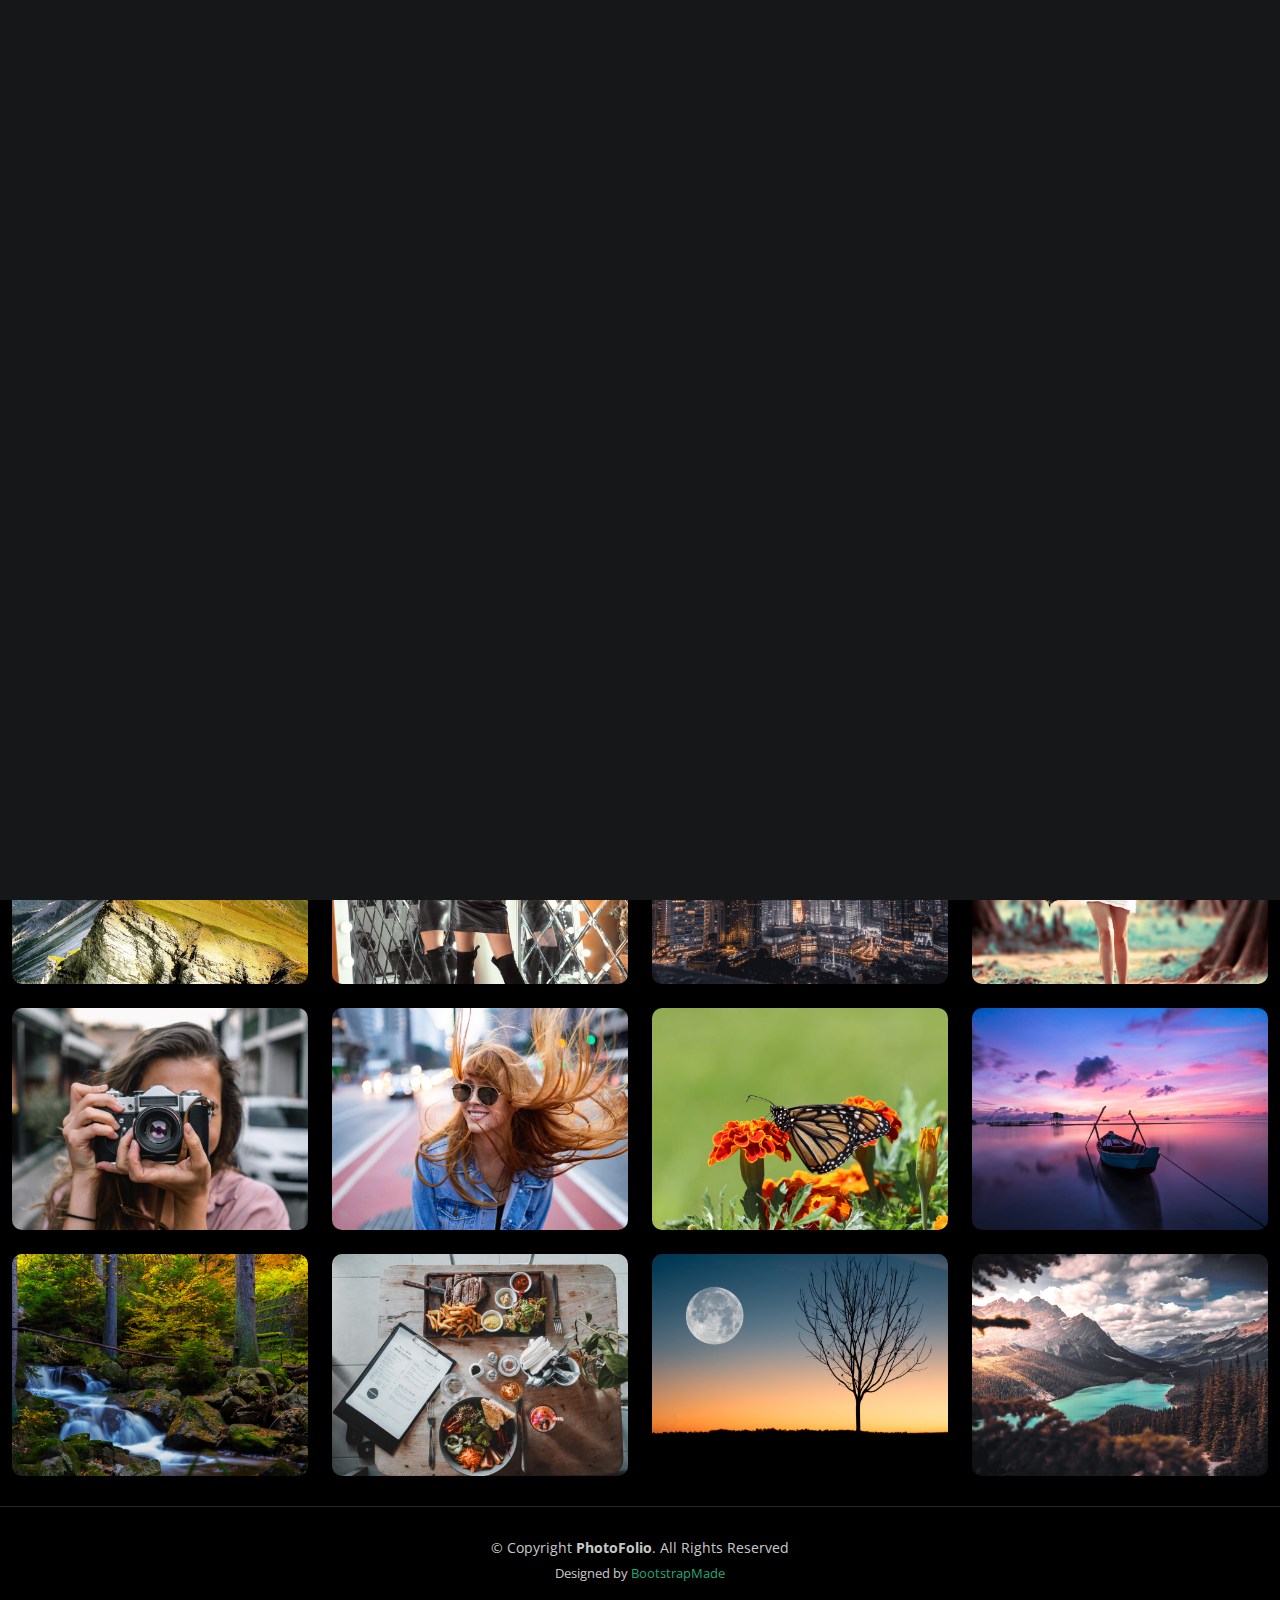
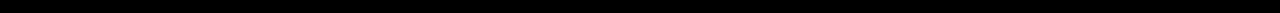
==== index.html @ 3dd41ff5 "Code to test reposotory" ====
<!DOCTYPE html>
<html lang="en">

<head>
  <meta charset="utf-8">
  <meta content="width=device-width, initial-scale=1.0" name="viewport">

  <title>PhotoFolio Bootstrap Template - Index</title>
  <meta content="" name="description">
  <meta content="" name="keywords">

  <!-- Favicons -->
  <link href="assets/img/favicon.png" rel="icon">
  <link href="assets/img/apple-touch-icon.png" rel="apple-touch-icon">

  <!-- Google Fonts -->
  <link rel="preconnect" href="https://fonts.googleapis.com">
  <link rel="preconnect" href="https://fonts.gstatic.com" crossorigin>
  <link href="https://fonts.googleapis.com/css2?family=Open+Sans:ital,wght@0,300;0,400;0,500;0,600;0,700;1,300;1,400;1,600;1,700&family=Inter:ital,wght@0,300;0,400;0,500;0,600;0,700;1,300;1,400;1,500;1,600;1,700&family=Cardo:ital,wght@0,400;0,700;1,400&display=swap" rel="stylesheet">

  <!-- Vendor CSS Files -->
  <link href="assets/vendor/bootstrap/css/bootstrap.min.css" rel="stylesheet">
  <link href="assets/vendor/bootstrap-icons/bootstrap-icons.css" rel="stylesheet">
  <link href="assets/vendor/swiper/swiper-bundle.min.css" rel="stylesheet">
  <link href="assets/vendor/glightbox/css/glightbox.min.css" rel="stylesheet">
  <link href="assets/vendor/aos/aos.css" rel="stylesheet">

  <!-- Template Main CSS File -->
  <link href="assets/css/main.css" rel="stylesheet">

  <!-- =======================================================
  * Template Name: PhotoFolio
  * Updated: Mar 10 2023 with Bootstrap v5.2.3
  * Template URL: https://bootstrapmade.com/photofolio-bootstrap-photography-website-template/
  * Author: BootstrapMade.com
  * License: https://bootstrapmade.com/license/
  ======================================================== -->
</head>

<body>

  <!-- ======= Header ======= -->
  <header id="header" class="header d-flex align-items-center fixed-top">
    <div class="container-fluid d-flex align-items-center justify-content-between">

      <a href="index.html" class="logo d-flex align-items-center  me-auto me-lg-0">
        <!-- Uncomment the line below if you also wish to use an image logo -->
        <!-- <img src="assets/img/logo.png" alt=""> -->
        <i class="bi bi-camera"></i>
        <h1>PhotoFolio</h1>
      </a>

      <nav id="navbar" class="navbar">
        <ul>
          <li><a href="index.html" class="active">Home</a></li>
          <li><a href="about.html">About</a></li>
          <li class="dropdown"><a href="#"><span>Gallery</span> <i class="bi bi-chevron-down dropdown-indicator"></i></a>
            <ul>
              <li><a href="gallery.html">Nature</a></li>
              <li><a href="gallery.html">People</a></li>
              <li><a href="gallery.html">Architecture</a></li>
              <li><a href="gallery.html">Animals</a></li>
              <li><a href="gallery.html">Sports</a></li>
              <li><a href="gallery.html">Travel</a></li>
              <li class="dropdown"><a href="#"><span>Sub Menu</span> <i class="bi bi-chevron-down dropdown-indicator"></i></a>
                <ul>
                  <li><a href="#">Sub Menu 1</a></li>
                  <li><a href="#">Sub Menu 2</a></li>
                  <li><a href="#">Sub Menu 3</a></li>
                </ul>
              </li>
            </ul>
          </li>
          <li><a href="services.html">Services</a></li>
          <li><a href="contact.html">Contact</a></li>
        </ul>
      </nav><!-- .navbar -->

      <div class="header-social-links">
        <a href="#" class="twitter"><i class="bi bi-twitter"></i></a>
        <a href="#" class="facebook"><i class="bi bi-facebook"></i></a>
        <a href="#" class="instagram"><i class="bi bi-instagram"></i></a>
        <a href="#" class="linkedin"><i class="bi bi-linkedin"></i></i></a>
      </div>
      <i class="mobile-nav-toggle mobile-nav-show bi bi-list"></i>
      <i class="mobile-nav-toggle mobile-nav-hide d-none bi bi-x"></i>

    </div>
  </header><!-- End Header -->

  <!-- ======= Hero Section ======= -->
  <section id="hero" class="hero d-flex flex-column justify-content-center align-items-center" data-aos="fade" data-aos-delay="1500">
    <div class="container">
      <div class="row justify-content-center">
        <div class="col-lg-6 text-center">
          <h2>I'm <span>Jenny Wilson</span> a Professional Photographer from New York City</h2>
          <p>Blanditiis praesentium aliquam illum tempore incidunt debitis dolorem magni est deserunt sed qui libero. Qui voluptas amet.</p>
          <a href="contact.html" class="btn-get-started">Available for hire</a>
        </div>
      </div>
    </div>
  </section><!-- End Hero Section -->

  <main id="main" data-aos="fade" data-aos-delay="1500">

    <!-- ======= Gallery Section ======= -->
    <section id="gallery" class="gallery">
      <div class="container-fluid">

        <div class="row gy-4 justify-content-center">
          <div class="col-xl-3 col-lg-4 col-md-6">
            <div class="gallery-item h-100">
              <img src="assets/img/gallery/gallery-1.jpg" class="img-fluid" alt="">
              <div class="gallery-links d-flex align-items-center justify-content-center">
                <a href="assets/img/gallery/gallery-1.jpg" title="Gallery 1" class="glightbox preview-link"><i class="bi bi-arrows-angle-expand"></i></a>
                <a href="gallery-single.html" class="details-link"><i class="bi bi-link-45deg"></i></a>
              </div>
            </div>
          </div><!-- End Gallery Item -->
          <div class="col-xl-3 col-lg-4 col-md-6">
            <div class="gallery-item h-100">
              <img src="assets/img/gallery/gallery-2.jpg" class="img-fluid" alt="">
              <div class="gallery-links d-flex align-items-center justify-content-center">
                <a href="assets/img/gallery/gallery-2.jpg" title="Gallery 2" class="glightbox preview-link"><i class="bi bi-arrows-angle-expand"></i></a>
                <a href="gallery-single.html" class="details-link"><i class="bi bi-link-45deg"></i></a>
              </div>
            </div>
          </div><!-- End Gallery Item -->
          <div class="col-xl-3 col-lg-4 col-md-6">
            <div class="gallery-item h-100">
              <img src="assets/img/gallery/gallery-3.jpg" class="img-fluid" alt="">
              <div class="gallery-links d-flex align-items-center justify-content-center">
                <a href="assets/img/gallery/gallery-3.jpg" title="Gallery 3" class="glightbox preview-link"><i class="bi bi-arrows-angle-expand"></i></a>
                <a href="gallery-single.html" class="details-link"><i class="bi bi-link-45deg"></i></a>
              </div>
            </div>
          </div><!-- End Gallery Item -->
          <div class="col-xl-3 col-lg-4 col-md-6">
            <div class="gallery-item h-100">
              <img src="assets/img/gallery/gallery-4.jpg" class="img-fluid" alt="">
              <div class="gallery-links d-flex align-items-center justify-content-center">
                <a href="assets/img/gallery/gallery-4.jpg" title="Gallery 4" class="glightbox preview-link"><i class="bi bi-arrows-angle-expand"></i></a>
                <a href="gallery-single.html" class="details-link"><i class="bi bi-link-45deg"></i></a>
              </div>
            </div>
          </div><!-- End Gallery Item -->
          <div class="col-xl-3 col-lg-4 col-md-6">
            <div class="gallery-item h-100">
              <img src="assets/img/gallery/gallery-5.jpg" class="img-fluid" alt="">
              <div class="gallery-links d-flex align-items-center justify-content-center">
                <a href="assets/img/gallery/gallery-5.jpg" title="Gallery 5" class="glightbox preview-link"><i class="bi bi-arrows-angle-expand"></i></a>
                <a href="gallery-single.html" class="details-link"><i class="bi bi-link-45deg"></i></a>
              </div>
            </div>
          </div><!-- End Gallery Item -->
          <div class="col-xl-3 col-lg-4 col-md-6">
            <div class="gallery-item h-100">
              <img src="assets/img/gallery/gallery-6.jpg" class="img-fluid" alt="">
              <div class="gallery-links d-flex align-items-center justify-content-center">
                <a href="assets/img/gallery/gallery-6.jpg" title="Gallery 6" class="glightbox preview-link"><i class="bi bi-arrows-angle-expand"></i></a>
                <a href="gallery-single.html" class="details-link"><i class="bi bi-link-45deg"></i></a>
              </div>
            </div>
          </div><!-- End Gallery Item -->
          <div class="col-xl-3 col-lg-4 col-md-6">
            <div class="gallery-item h-100">
              <img src="assets/img/gallery/gallery-7.jpg" class="img-fluid" alt="">
              <div class="gallery-links d-flex align-items-center justify-content-center">
                <a href="assets/img/gallery/gallery-7.jpg" title="Gallery 7" class="glightbox preview-link"><i class="bi bi-arrows-angle-expand"></i></a>
                <a href="gallery-single.html" class="details-link"><i class="bi bi-link-45deg"></i></a>
              </div>
            </div>
          </div><!-- End Gallery Item -->
          <div class="col-xl-3 col-lg-4 col-md-6">
            <div class="gallery-item h-100">
              <img src="assets/img/gallery/gallery-8.jpg" class="img-fluid" alt="">
              <div class="gallery-links d-flex align-items-center justify-content-center">
                <a href="assets/img/gallery/gallery-8.jpg" title="Gallery 8" class="glightbox preview-link"><i class="bi bi-arrows-angle-expand"></i></a>
                <a href="gallery-single.html" class="details-link"><i class="bi bi-link-45deg"></i></a>
              </div>
            </div>
          </div><!-- End Gallery Item -->
          <div class="col-xl-3 col-lg-4 col-md-6">
            <div class="gallery-item h-100">
              <img src="assets/img/gallery/gallery-9.jpg" class="img-fluid" alt="">
              <div class="gallery-links d-flex align-items-center justify-content-center">
                <a href="assets/img/gallery/gallery-9.jpg" title="Gallery 9" class="glightbox preview-link"><i class="bi bi-arrows-angle-expand"></i></a>
                <a href="gallery-single.html" class="details-link"><i class="bi bi-link-45deg"></i></a>
              </div>
            </div>
          </div><!-- End Gallery Item -->
          <div class="col-xl-3 col-lg-4 col-md-6">
            <div class="gallery-item h-100">
              <img src="assets/img/gallery/gallery-10.jpg" class="img-fluid" alt="">
              <div class="gallery-links d-flex align-items-center justify-content-center">
                <a href="assets/img/gallery/gallery-10.jpg" title="Gallery 10" class="glightbox preview-link"><i class="bi bi-arrows-angle-expand"></i></a>
                <a href="gallery-single.html" class="details-link"><i class="bi bi-link-45deg"></i></a>
              </div>
            </div>
          </div><!-- End Gallery Item -->
          <div class="col-xl-3 col-lg-4 col-md-6">
            <div class="gallery-item h-100">
              <img src="assets/img/gallery/gallery-11.jpg" class="img-fluid" alt="">
              <div class="gallery-links d-flex align-items-center justify-content-center">
                <a href="assets/img/gallery/gallery-11.jpg" title="Gallery 11" class="glightbox preview-link"><i class="bi bi-arrows-angle-expand"></i></a>
                <a href="gallery-single.html" class="details-link"><i class="bi bi-link-45deg"></i></a>
              </div>
            </div>
          </div><!-- End Gallery Item -->
          <div class="col-xl-3 col-lg-4 col-md-6">
            <div class="gallery-item h-100">
              <img src="assets/img/gallery/gallery-12.jpg" class="img-fluid" alt="">
              <div class="gallery-links d-flex align-items-center justify-content-center">
                <a href="assets/img/gallery/gallery-12.jpg" title="Gallery 12" class="glightbox preview-link"><i class="bi bi-arrows-angle-expand"></i></a>
                <a href="gallery-single.html" class="details-link"><i class="bi bi-link-45deg"></i></a>
              </div>
            </div>
          </div><!-- End Gallery Item -->
          <div class="col-xl-3 col-lg-4 col-md-6">
            <div class="gallery-item h-100">
              <img src="assets/img/gallery/gallery-13.jpg" class="img-fluid" alt="">
              <div class="gallery-links d-flex align-items-center justify-content-center">
                <a href="assets/img/gallery/gallery-13.jpg" title="Gallery 13" class="glightbox preview-link"><i class="bi bi-arrows-angle-expand"></i></a>
                <a href="gallery-single.html" class="details-link"><i class="bi bi-link-45deg"></i></a>
              </div>
            </div>
          </div><!-- End Gallery Item -->
          <div class="col-xl-3 col-lg-4 col-md-6">
            <div class="gallery-item h-100">
              <img src="assets/img/gallery/gallery-14.jpg" class="img-fluid" alt="">
              <div class="gallery-links d-flex align-items-center justify-content-center">
                <a href="assets/img/gallery/gallery-14.jpg" title="Gallery 14" class="glightbox preview-link"><i class="bi bi-arrows-angle-expand"></i></a>
                <a href="gallery-single.html" class="details-link"><i class="bi bi-link-45deg"></i></a>
              </div>
            </div>
          </div><!-- End Gallery Item -->
          <div class="col-xl-3 col-lg-4 col-md-6">
            <div class="gallery-item h-100">
              <img src="assets/img/gallery/gallery-15.jpg" class="img-fluid" alt="">
              <div class="gallery-links d-flex align-items-center justify-content-center">
                <a href="assets/img/gallery/gallery-15.jpg" title="Gallery 15" class="glightbox preview-link"><i class="bi bi-arrows-angle-expand"></i></a>
                <a href="gallery-single.html" class="details-link"><i class="bi bi-link-45deg"></i></a>
              </div>
            </div>
          </div><!-- End Gallery Item -->
          <div class="col-xl-3 col-lg-4 col-md-6">
            <div class="gallery-item h-100">
              <img src="assets/img/gallery/gallery-16.jpg" class="img-fluid" alt="">
              <div class="gallery-links d-flex align-items-center justify-content-center">
                <a href="assets/img/gallery/gallery-16.jpg" title="Gallery 16" class="glightbox preview-link"><i class="bi bi-arrows-angle-expand"></i></a>
                <a href="gallery-single.html" class="details-link"><i class="bi bi-link-45deg"></i></a>
              </div>
            </div>
          </div><!-- End Gallery Item -->

        </div>

      </div>
    </section><!-- End Gallery Section -->

  </main><!-- End #main -->

  <!-- ======= Footer ======= -->
  <footer id="footer" class="footer">
    <div class="container">
      <div class="copyright">
        &copy; Copyright <strong><span>PhotoFolio</span></strong>. All Rights Reserved
      </div>
      <div class="credits">
        <!-- All the links in the footer should remain intact. -->
        <!-- You can delete the links only if you purchased the pro version. -->
        <!-- Licensing information: https://bootstrapmade.com/license/ -->
        <!-- Purchase the pro version with working PHP/AJAX contact form: https://bootstrapmade.com/photofolio-bootstrap-photography-website-template/ -->
        Designed by <a href="https://bootstrapmade.com/">BootstrapMade</a>
      </div>
    </div>
  </footer><!-- End Footer -->

  <a href="#" class="scroll-top d-flex align-items-center justify-content-center"><i class="bi bi-arrow-up-short"></i></a>

  <div id="preloader">
    <div class="line"></div>
  </div>

  <!-- Vendor JS Files -->
  <script src="assets/vendor/bootstrap/js/bootstrap.bundle.min.js"></script>
  <script src="assets/vendor/swiper/swiper-bundle.min.js"></script>
  <script src="assets/vendor/glightbox/js/glightbox.min.js"></script>
  <script src="assets/vendor/aos/aos.js"></script>
  <script src="assets/vendor/php-email-form/validate.js"></script>

  <!-- Template Main JS File -->
  <script src="assets/js/main.js"></script>

</body>

</html>
---- assets/css/main.css ----
/**
* Template Name: PhotoFolio
* Updated: Mar 10 2023 with Bootstrap v5.2.3
* Template URL: https://bootstrapmade.com/photofolio-bootstrap-photography-website-template/
* Author: BootstrapMade.com
* License: https://bootstrapmade.com/license/
*/

/*--------------------------------------------------------------
# Set main reusable colors and fonts using CSS variables
# Learn more about CSS variables at https://developer.mozilla.org/en-US/docs/Web/CSS/Using_CSS_custom_properties
--------------------------------------------------------------*/
/* Fonts */
:root {
  --font-default: "Open Sans", system-ui, -apple-system, "Segoe UI", Roboto, "Helvetica Neue", Arial, "Noto Sans", "Liberation Sans", sans-serif, "Apple Color Emoji", "Segoe UI Emoji", "Segoe UI Symbol", "Noto Color Emoji";
  --font-primary: "Inter", sans-serif;
  --font-secondary: "Cardo", sans-serif;
}

/* Colors */
:root {
  --color-default: #fafafa;
  --color-primary: #27a776;
  --color-secondary: #161718;
}

/* Smooth scroll behavior */
:root {
  scroll-behavior: smooth;
}

/*--------------------------------------------------------------
# General
--------------------------------------------------------------*/
body {
  font-family: var(--font-default);
  color: var(--color-default);
  background-color: #000;
}

a {
  color: var(--color-primary);
  text-decoration: none;
}

a:hover {
  color: #32cf93;
  text-decoration: none;
}

h1,
h2,
h3,
h4,
h5,
h6 {
  font-family: var(--font-primary);
}

/*--------------------------------------------------------------
# Sections & Section Header
--------------------------------------------------------------*/
.section-header {
  padding-bottom: 40px;
}

.section-header h2 {
  font-size: 14px;
  font-weight: 500;
  padding: 0;
  line-height: 1px;
  margin: 0 0 5px 0;
  letter-spacing: 2px;
  text-transform: uppercase;
  color: rgba(255, 255, 255, 0.6);
  font-family: var(--font-primary);
}

.section-header h2::after {
  content: "";
  width: 120px;
  height: 1px;
  display: inline-block;
  background: #5bd9a9;
  margin: 4px 10px;
}

.section-header p {
  margin: 0;
  margin: 0;
  font-size: 36px;
  font-weight: 700;
  font-family: var(--font-secondary);
  color: #fff;
}

/*--------------------------------------------------------------
# Page Header
--------------------------------------------------------------*/
.page-header {
  padding: 120px 0 60px 0;
  min-height: 30vh;
  position: relative;
}

.page-header h2 {
  font-size: 56px;
  font-weight: 500;
  color: #fff;
  font-family: var(--font-secondary);
}

@media (max-width: 768px) {
  .page-header h2 {
    font-size: 36px;
  }
}

.page-header p {
  color: rgba(255, 255, 255, 0.8);
}

.page-header .cta-btn {
  font-family: var(--font-primary);
  font-weight: 400;
  font-size: 14px;
  display: inline-block;
  padding: 12px 40px;
  border-radius: 4px;
  letter-spacing: 1px;
  text-transform: uppercase;
  transition: 0.3s;
  color: #fff;
  background: var(--color-primary);
}

.page-header .cta-btn:hover {
  background: #2cbc85;
}

/*--------------------------------------------------------------
# Scroll top button
--------------------------------------------------------------*/
.scroll-top {
  position: fixed;
  visibility: hidden;
  opacity: 0;
  right: 15px;
  bottom: -15px;
  z-index: 99999;
  background: var(--color-primary);
  width: 44px;
  height: 44px;
  border-radius: 50px;
  transition: all 0.4s;
}

.scroll-top i {
  font-size: 24px;
  color: #fff;
  line-height: 0;
}

.scroll-top:hover {
  background: rgba(39, 167, 118, 0.8);
  color: #fff;
}

.scroll-top.active {
  visibility: visible;
  opacity: 1;
  bottom: 15px;
}

/*--------------------------------------------------------------
# Preloader
--------------------------------------------------------------*/
#preloader {
  display: flex;
  position: fixed;
  inset: 0;
  width: 100%;
  height: 100vh;
  z-index: 99999;
}

#preloader:before,
#preloader:after {
  content: "";
  background-color: var(--color-secondary);
  position: absolute;
  inset: 0;
  width: 50%;
  height: 100%;
  transition: all 0.3s ease 0s;
  z-index: -1;
}

#preloader:after {
  left: auto;
  right: 0;
}

#preloader .line {
  position: relative;
  overflow: hidden;
  margin: auto;
  width: 1px;
  height: 280px;
  transition: all 0.8s ease 0s;
}

#preloader .line:before {
  content: "";
  position: absolute;
  background-color: #fff;
  left: 0;
  top: 50%;
  width: 1px;
  height: 0%;
  transform: translateY(-50%);
  animation: lineincrease 1000ms ease-in-out 0s forwards;
}

#preloader .line:after {
  content: "";
  position: absolute;
  background-color: #999;
  left: 0;
  top: 0;
  width: 1px;
  height: 100%;
  transform: translateY(-100%);
  animation: linemove 1200ms linear 0s infinite;
  animation-delay: 2000ms;
}

#preloader.loaded .line {
  opacity: 0;
  height: 100% !important;
}

#preloader.loaded .line:after {
  opacity: 0;
}

#preloader.loaded:before,
#preloader.loaded:after {
  animation: preloaderfinish 300ms ease-in-out 500ms forwards;
}

@keyframes lineincrease {
  0% {
    height: 0%;
  }

  100% {
    height: 100%;
  }
}

@keyframes linemove {
  0% {
    transform: translateY(200%);
  }

  100% {
    transform: translateY(-100%);
  }
}

@keyframes preloaderfinish {
  0% {
    width: 5 0%;
  }

  100% {
    width: 0%;
  }
}

/*--------------------------------------------------------------
# Header
--------------------------------------------------------------*/
.header {
  transition: all 0.5s;
  z-index: 997;
  padding: 30px 0;
  background-color: #000;
}

.header .logo {
  transition: 0.3s;
}

.header .logo img {
  max-height: 40px;
  margin-right: 8px;
}

.header .logo h1 {
  font-size: 32px;
  margin: 0;
  font-weight: 400;
  color: #fff;
  font-family: var(--font-secondary);
}

.header .logo i {
  font-size: 32px;
  margin-right: 8px;
  line-height: 0;
}

@media (max-width: 575px) {
  .header .logo h1 {
    font-size: 26px;
  }

  .header .logo i {
    font-size: 24px;
  }
}

.header .header-social-links {
  padding-right: 15px;
}

.header .header-social-links a {
  color: rgba(255, 255, 255, 0.5);
  padding-left: 15px;
  display: inline-block;
  line-height: 0px;
  transition: 0.3s;
  font-size: 16px;
}

.header .header-social-links a:hover {
  color: #fff;
}

@media (max-width: 575px) {
  .header .header-social-links a {
    padding-left: 5px;
  }
}

/*--------------------------------------------------------------
# Desktop Navigation
--------------------------------------------------------------*/
@media (min-width: 1280px) {
  .navbar {
    padding: 0;
  }

  .navbar ul {
    margin: 0;
    padding: 0;
    display: flex;
    list-style: none;
    align-items: center;
  }

  .navbar li {
    position: relative;
  }

  .navbar a,
  .navbar a:focus {
    display: flex;
    align-items: center;
    justify-content: space-between;
    padding: 10px 0 10px 30px;
    font-family: var(--font-primary);
    text-transform: uppercase;
    letter-spacing: 1px;
    font-size: 13px;
    font-weight: 400;
    color: rgba(255, 255, 255, 0.5);
    white-space: nowrap;
    transition: 0.3s;
  }

  .navbar a i,
  .navbar a:focus i {
    font-size: 12px;
    line-height: 0;
    margin-left: 5px;
  }

  .navbar a:hover,
  .navbar .active,
  .navbar .active:focus,
  .navbar li:hover>a {
    color: #fff;
  }

  .navbar .dropdown ul {
    display: block;
    position: absolute;
    left: 14px;
    top: calc(100% + 30px);
    margin: 0;
    padding: 10px 0;
    z-index: 99;
    opacity: 0;
    visibility: hidden;
    background: var(--color-secondary);
    transition: 0.3s;
    border-radius: 4px;
  }

  .navbar .dropdown ul li {
    min-width: 200px;
  }

  .navbar .dropdown ul a {
    padding: 10px 20px;
    font-size: 15px;
    text-transform: none;
    font-weight: 400;
  }

  .navbar .dropdown ul a i {
    font-size: 12px;
  }

  .navbar .dropdown ul a:hover,
  .navbar .dropdown ul .active:hover,
  .navbar .dropdown ul li:hover>a {
    color: #fff;
  }

  .navbar .dropdown:hover>ul {
    opacity: 1;
    top: 100%;
    visibility: visible;
  }

  .navbar .dropdown .dropdown ul {
    top: 0;
    left: calc(100% - 30px);
    visibility: hidden;
  }

  .navbar .dropdown .dropdown:hover>ul {
    opacity: 1;
    top: 0;
    left: 100%;
    visibility: visible;
  }
}

@media (min-width: 1280px) and (max-width: 1366px) {
  .navbar .dropdown .dropdown ul {
    left: -90%;
  }

  .navbar .dropdown .dropdown:hover>ul {
    left: -100%;
  }
}

@media (min-width: 1280px) {

  .mobile-nav-show,
  .mobile-nav-hide {
    display: none;
  }
}

/*--------------------------------------------------------------
# Mobile Navigation
--------------------------------------------------------------*/
@media (max-width: 1279px) {
  .navbar {
    position: fixed;
    top: 0;
    right: -100%;
    width: 100%;
    max-width: 400px;
    bottom: 0;
    transition: 0.3s;
    z-index: 9997;
  }

  .navbar ul {
    position: absolute;
    inset: 0;
    padding: 50px 0 10px 0;
    margin: 0;
    background: rgba(0, 0, 0, 0.9);
    overflow-y: auto;
    transition: 0.3s;
    z-index: 9998;
  }

  .navbar a,
  .navbar a:focus {
    display: flex;
    align-items: center;
    justify-content: space-between;
    padding: 10px 20px;
    font-family: var(--font-primary);
    font-size: 13px;
    text-transform: uppercase;
    font-weight: 400;
    color: rgba(255, 255, 255, 0.5);
    letter-spacing: 1px;
    white-space: nowrap;
    transition: 0.3s;
  }

  .navbar a i,
  .navbar a:focus i {
    font-size: 12px;
    line-height: 0;
    margin-left: 5px;
  }

  .navbar a:hover,
  .navbar .active,
  .navbar .active:focus,
  .navbar li:hover>a {
    color: #fff;
  }

  .navbar .dropdown ul,
  .navbar .dropdown .dropdown ul {
    position: static;
    display: none;
    padding: 10px 0;
    margin: 10px 20px;
    transition: all 0.5s ease-in-out;
    border: 1px solid black;
  }

  .navbar .dropdown>.dropdown-active,
  .navbar .dropdown .dropdown>.dropdown-active {
    display: block;
  }

  .mobile-nav-show {
    color: #fff;
    font-size: 28px;
    cursor: pointer;
    line-height: 0;
    transition: 0.5s;
    z-index: 9999;
    margin: 0 10px 0 10px;
  }

  .mobile-nav-hide {
    color: #fff;
    font-size: 32px;
    cursor: pointer;
    line-height: 0;
    transition: 0.5s;
    position: fixed;
    right: 20px;
    top: 20px;
    z-index: 9999;
  }

  .mobile-nav-active {
    overflow: hidden;
  }

  .mobile-nav-active .navbar {
    right: 0;
  }

  .mobile-nav-active .navbar:before {
    content: "";
    position: fixed;
    inset: 0;
    background: rgba(22, 23, 24, 0.8);
    z-index: 9996;
  }
}

/*--------------------------------------------------------------
# About Section
--------------------------------------------------------------*/
.about .content h2 {
  font-weight: 700;
  font-size: 24px;
  color: var(--color-primary);
}

.about .content ul {
  list-style: none;
  padding: 0;
}

.about .content ul li {
  margin-bottom: 20px;
  display: flex;
  align-items: center;
}

.about .content ul strong {
  margin-right: 10px;
}

.about .content ul i {
  font-size: 16px;
  margin-right: 5px;
  color: var(--color-primary);
  line-height: 0;
}

/*--------------------------------------------------------------
# Testimonials Section
--------------------------------------------------------------*/
.testimonials {
  margin-top: 80px;
}

.testimonials .testimonial-item {
  box-sizing: content-box;
  padding: 30px;
  margin: 40px 30px;
  background: var(--color-secondary);
  min-height: 320px;
  display: flex;
  flex-direction: column;
  text-align: center;
  transition: 0.3s;
}

.testimonials .testimonial-item .stars {
  margin-bottom: 15px;
}

.testimonials .testimonial-item .stars i {
  color: #ffc107;
  margin: 0 1px;
}

.testimonials .testimonial-item .testimonial-img {
  width: 90px;
  border-radius: 50%;
  border: 5px solid #474a4d;
  margin: 0 auto;
}

.testimonials .testimonial-item h3 {
  font-size: 18px;
  font-weight: bold;
  margin: 10px 0 5px 0;
  color: #fff;
}

.testimonials .testimonial-item h4 {
  font-size: 14px;
  color: rgba(255, 255, 255, 0.5);
  margin: 0;
}

.testimonials .testimonial-item p {
  font-style: italic;
  margin: 0 auto 15px auto;
}

.testimonials .swiper-pagination {
  margin-top: 20px;
  position: relative;
}

.testimonials .swiper-pagination .swiper-pagination-bullet {
  width: 12px;
  height: 12px;
  background-color: rgba(255, 255, 255, 0.2);
  opacity: 1;
}

.testimonials .swiper-pagination .swiper-pagination-bullet-active {
  background-color: rgba(255, 255, 255, 0.5);
}

.testimonials .swiper-slide {
  opacity: 0.3;
}

@media (max-width: 1199px) {
  .testimonials .swiper-slide-active {
    opacity: 1;
  }

  .testimonials .swiper-pagination {
    margin-top: 0;
  }

  .testimonials .testimonial-item {
    margin: 40px 20px;
  }
}

@media (min-width: 1200px) {
  .testimonials .swiper-slide-next {
    opacity: 1;
    transform: scale(1.12);
  }
}

/*--------------------------------------------------------------
# Pricing Section
--------------------------------------------------------------*/
.gallery {
  margin-top: 40px;
}

.gallery .gallery-item {
  position: relative;
  overflow: hidden;
  border-radius: 10px;
}

.gallery .gallery-item img {
  transition: 0.3s;
}

.gallery .gallery-links {
  position: absolute;
  inset: 0;
  opacity: 0;
  transition: all ease-in-out 0.3s;
  background: rgba(0, 0, 0, 0.6);
  z-index: 3;
}

.gallery .gallery-links .preview-link,
.gallery .gallery-links .details-link {
  font-size: 20px;
  color: rgba(255, 255, 255, 0.5);
  transition: 0.3s;
  line-height: 1.2;
  margin: 30px 8px 0 8px;
}

.gallery .gallery-links .preview-link:hover,
.gallery .gallery-links .details-link:hover {
  color: #fff;
}

.gallery .gallery-links .details-link {
  font-size: 30px;
  line-height: 0;
}

.gallery .gallery-item:hover .gallery-links {
  opacity: 1;
}

.gallery .gallery-item:hover .preview-link,
.gallery .gallery-item:hover .details-link {
  margin-top: 0;
}

.gallery .gallery-item:hover img {
  transform: scale(1.1);
}

.glightbox-clean .gslide-description {
  background: #222425;
}

.glightbox-clean .gslide-title {
  color: rgba(255, 255, 255, 0.8);
  margin: 0;
}

/*--------------------------------------------------------------
# Gallery Single Section
--------------------------------------------------------------*/
.gallery-single .portfolio-details-slider img {
  width: 100%;
}

.gallery-single .portfolio-details-slider .swiper-pagination .swiper-pagination-bullet {
  width: 12px;
  height: 12px;
  background-color: rgba(255, 255, 255, 0.7);
  opacity: 1;
}

.gallery-single .portfolio-details-slider .swiper-pagination .swiper-pagination-bullet-active {
  background-color: var(--color-primary);
}

.gallery-single .swiper-button-prev,
.gallery-single .swiper-button-next {
  width: 48px;
  height: 48px;
}

.gallery-single .swiper-button-prev:after,
.gallery-single .swiper-button-next:after {
  color: rgba(255, 255, 255, 0.8);
  background-color: rgba(0, 0, 0, 0.2);
  font-size: 24px;
  border-radius: 50%;
  width: 48px;
  height: 48px;
  display: flex;
  align-items: center;
  justify-content: center;
  transition: 0.3s;
}

.gallery-single .swiper-button-prev:hover:after,
.gallery-single .swiper-button-next:hover:after {
  background-color: rgba(0, 0, 0, 0.6);
}

@media (max-width: 575px) {

  .gallery-single .swiper-button-prev,
  .gallery-single .swiper-button-next {
    display: none;
  }
}

.gallery-single .portfolio-info h3 {
  font-size: 22px;
  font-weight: 700;
  margin-bottom: 20px;
  padding-bottom: 20px;
  position: relative;
  font-family: var(--font-secondary);
}

.gallery-single .portfolio-info h3:after {
  content: "";
  position: absolute;
  display: block;
  width: 50px;
  height: 3px;
  background: var(--color-primary);
  left: 0;
  bottom: 0;
}

.gallery-single .portfolio-info ul {
  list-style: none;
  padding: 0;
  font-size: 15px;
}

.gallery-single .portfolio-info ul li {
  display: flex;
  flex-direction: column;
  padding-bottom: 15px;
}

.gallery-single .portfolio-info ul strong {
  text-transform: uppercase;
  font-weight: 400;
  color: #6b7075;
  font-size: 14px;
}

.gallery-single .portfolio-info .btn-visit {
  padding: 8px 40px;
  background: var(--color-primary);
  color: #fff;
  border-radius: 50px;
  transition: 0.3s;
}

.gallery-single .portfolio-info .btn-visit:hover {
  background: #2cbc85;
}

.gallery-single .portfolio-description h2 {
  font-size: 26px;
  font-weight: 700;
  margin-bottom: 20px;
  color: #fff;
  font-family: var(--font-secondary);
}

.gallery-single .portfolio-description p {
  padding: 0;
}

.gallery-single .portfolio-description .testimonial-item {
  padding: 30px 30px 0 30px;
  position: relative;
  background: var(--color-secondary);
  height: 100%;
  margin-bottom: 50px;
}

.gallery-single .portfolio-description .testimonial-item .testimonial-img {
  width: 90px;
  border-radius: 50px;
  border: 6px solid #2e3133;
  float: left;
  margin: 0 10px 0 0;
}

.gallery-single .portfolio-description .testimonial-item h3 {
  font-size: 18px;
  font-weight: bold;
  margin: 15px 0 5px 0;
  padding-top: 20px;
}

.gallery-single .portfolio-description .testimonial-item h4 {
  font-size: 14px;
  color: rgba(255, 255, 255, 0.6);
  margin: 0;
}

.gallery-single .portfolio-description .testimonial-item .quote-icon-left,
.gallery-single .portfolio-description .testimonial-item .quote-icon-right {
  color: #5bd9a9;
  font-size: 26px;
  line-height: 0;
}

.gallery-single .portfolio-description .testimonial-item .quote-icon-left {
  display: inline-block;
  left: -5px;
  position: relative;
}

.gallery-single .portfolio-description .testimonial-item .quote-icon-right {
  display: inline-block;
  right: -5px;
  position: relative;
  top: 10px;
  transform: scale(-1, -1);
}

.gallery-single .portfolio-description .testimonial-item p {
  font-style: italic;
  margin: 0 0 15px 0 0 0;
  padding: 0;
}

/*--------------------------------------------------------------
# Services Section
--------------------------------------------------------------*/
.services .service-item {
  padding: 50px 30px;
  transition: all ease-in-out 0.4s;
  background: var(--color-secondary);
  height: 100%;
  overflow: hidden;
  z-index: 1;
}

.services .service-item:before {
  content: "";
  position: absolute;
  background: #1d1f20;
  top: -200px;
  transition: all 0.3s;
  z-index: -1;
}

.services .service-item i {
  background: var(--color-primary);
  color: #fff;
  font-size: 24px;
  transition: 0.3s;
  display: flex;
  align-items: center;
  justify-content: center;
  width: 56px;
  height: 56px;
  border-radius: 50%;
}

.services .service-item h4 {
  font-weight: 600;
  margin: 15px 0 0 0;
  transition: 0.3s;
  font-size: 20px;
}

.services .service-item h4 a {
  color: #fff;
}

.services .service-item p {
  line-height: 24px;
  font-size: 14px;
  margin: 15px 0 0 0;
}

.services .service-item:hover:before {
  background: var(--color-primary);
  right: 0;
  top: 0;
  width: 100%;
  height: 100%;
  border-radius: 0px;
}

.services .service-item:hover h4 a,
.services .service-item:hover p {
  color: #fff;
}

.services .service-item:hover i {
  background: #fff;
  color: var(--color-primary);
}

/*--------------------------------------------------------------
# Pricing Section
--------------------------------------------------------------*/
.pricing {
  margin-top: 80px;
}

.pricing .pricing-item {
  border-bottom: 1px dashed #474a4d;
  width: 100%;
  height: 100%;
  padding: 0 0 15px 0;
}

.pricing .pricing-item h3 {
  margin: 0;
  font-size: 18px;
  font-weight: 500;
  color: rgba(255, 255, 255, 0.6);
}

.pricing .pricing-item h4 {
  margin: 0;
  font-size: 16px;
}

/*--------------------------------------------------------------
# Contact Section
--------------------------------------------------------------*/
.contact .info-item+.info-item {
  margin-top: 40px;
}

.contact .info-item i {
  font-size: 20px;
  color: var(--color-primary);
  float: left;
  width: 44px;
  height: 44px;
  background: #222425;
  display: flex;
  justify-content: center;
  align-items: center;
  border-radius: 50px;
  transition: all 0.3s ease-in-out;
  margin-right: 15px;
}

.contact .info-item h4 {
  padding: 0;
  font-size: 20px;
  font-weight: 600;
  margin-bottom: 5px;
  color: rgba(255, 255, 255, 0.5);
}

.contact .info-item p {
  padding: 0;
  margin-bottom: 0;
  font-size: 14px;
  color: #fff;
}

.contact .info-item:hover i {
  background: var(--color-primary);
  color: #fff;
}

.contact .php-email-form {
  width: 100%;
}

.contact .php-email-form .form-group {
  padding-bottom: 8px;
}

.contact .php-email-form .error-message {
  display: none;
  color: #fff;
  background: #df1529;
  text-align: left;
  padding: 15px;
  font-weight: 600;
}

.contact .php-email-form .error-message br+br {
  margin-top: 25px;
}

.contact .php-email-form .sent-message {
  display: none;
  color: #fff;
  background: var(--color-primary);
  text-align: center;
  padding: 15px;
  font-weight: 600;
}

.contact .php-email-form .loading {
  display: none;
  background: var(--color-secondary);
  text-align: center;
  padding: 15px;
  color: rgba(255, 255, 255, 0.6);
}

.contact .php-email-form .loading:before {
  content: "";
  display: inline-block;
  border-radius: 50%;
  width: 24px;
  height: 24px;
  margin: 0 10px -6px 0;
  border: 3px solid var(--color-primary);
  border-top-color: var(--color-secondary);
  animation: animate-loading 1s linear infinite;
}

.contact .php-email-form input,
.contact .php-email-form textarea {
  border-radius: 4px;
  box-shadow: none;
  font-size: 14px;
  background-color: var(--color-secondary);
  border: 1px solid #2e3133;
  color: #fff;
}

.contact .php-email-form input {
  height: 44px;
}

.contact .php-email-form textarea {
  padding: 10px 12px;
}

.contact .php-email-form button[type=submit] {
  background: var(--color-primary);
  border: 0;
  padding: 10px 35px;
  color: #fff;
  transition: 0.4s;
  border-radius: 4px;
}

.contact .php-email-form button[type=submit]:hover {
  background: rgba(39, 167, 118, 0.8);
}

@keyframes animate-loading {
  0% {
    transform: rotate(0deg);
  }

  100% {
    transform: rotate(360deg);
  }
}

/*--------------------------------------------------------------
# Hero Section
--------------------------------------------------------------*/
.hero {
  width: 100%;
  min-height: 30vh;
  background: #000;
  background-size: cover;
  position: relative;
  padding: 140px 0 60px 0;
}

.hero h2 {
  margin: 0 0 10px 0;
  font-size: 38px;
  font-weight: 700;
  color: #fff;
  font-family: var(--font-secondary);
}

.hero h2 span {
  position: relative;
  z-index: 1;
  padding: 0 5px;
  display: inline-block;
}

.hero h2 span:before {
  content: "";
  position: absolute;
  height: 50%;
  bottom: 0;
  left: 0;
  right: 0;
  background: var(--color-primary);
  z-index: -1;
}

.hero p {
  color: rgba(255, 255, 255, 0.6);
  margin-bottom: 30px;
  font-size: 18px;
}

.hero .btn-get-started {
  font-family: var(--font-primary);
  font-weight: 400;
  font-size: 14px;
  display: inline-block;
  padding: 12px 40px;
  border-radius: 4px;
  letter-spacing: 1px;
  text-transform: uppercase;
  transition: 0.3s;
  color: #fff;
  background: var(--color-primary);
}

.hero .btn-get-started:hover {
  background: #2cbc85;
}

@media (max-width: 768px) {
  .hero h2 {
    font-size: 32px;
  }
}

/*--------------------------------------------------------------
# Footer
--------------------------------------------------------------*/
.footer {
  margin-top: 30px;
  padding: 30px 0;
  font-size: 14px;
  border-top: 1px solid rgba(255, 255, 255, 0.15);
}

.footer .copyright {
  text-align: center;
  color: rgba(255, 255, 255, 0.8);
}

.footer .credits {
  padding-top: 6px;
  text-align: center;
  font-size: 13px;
  color: rgba(255, 255, 255, 0.8);
}

.footer .credits a {
  color: var(--color-primary);
}
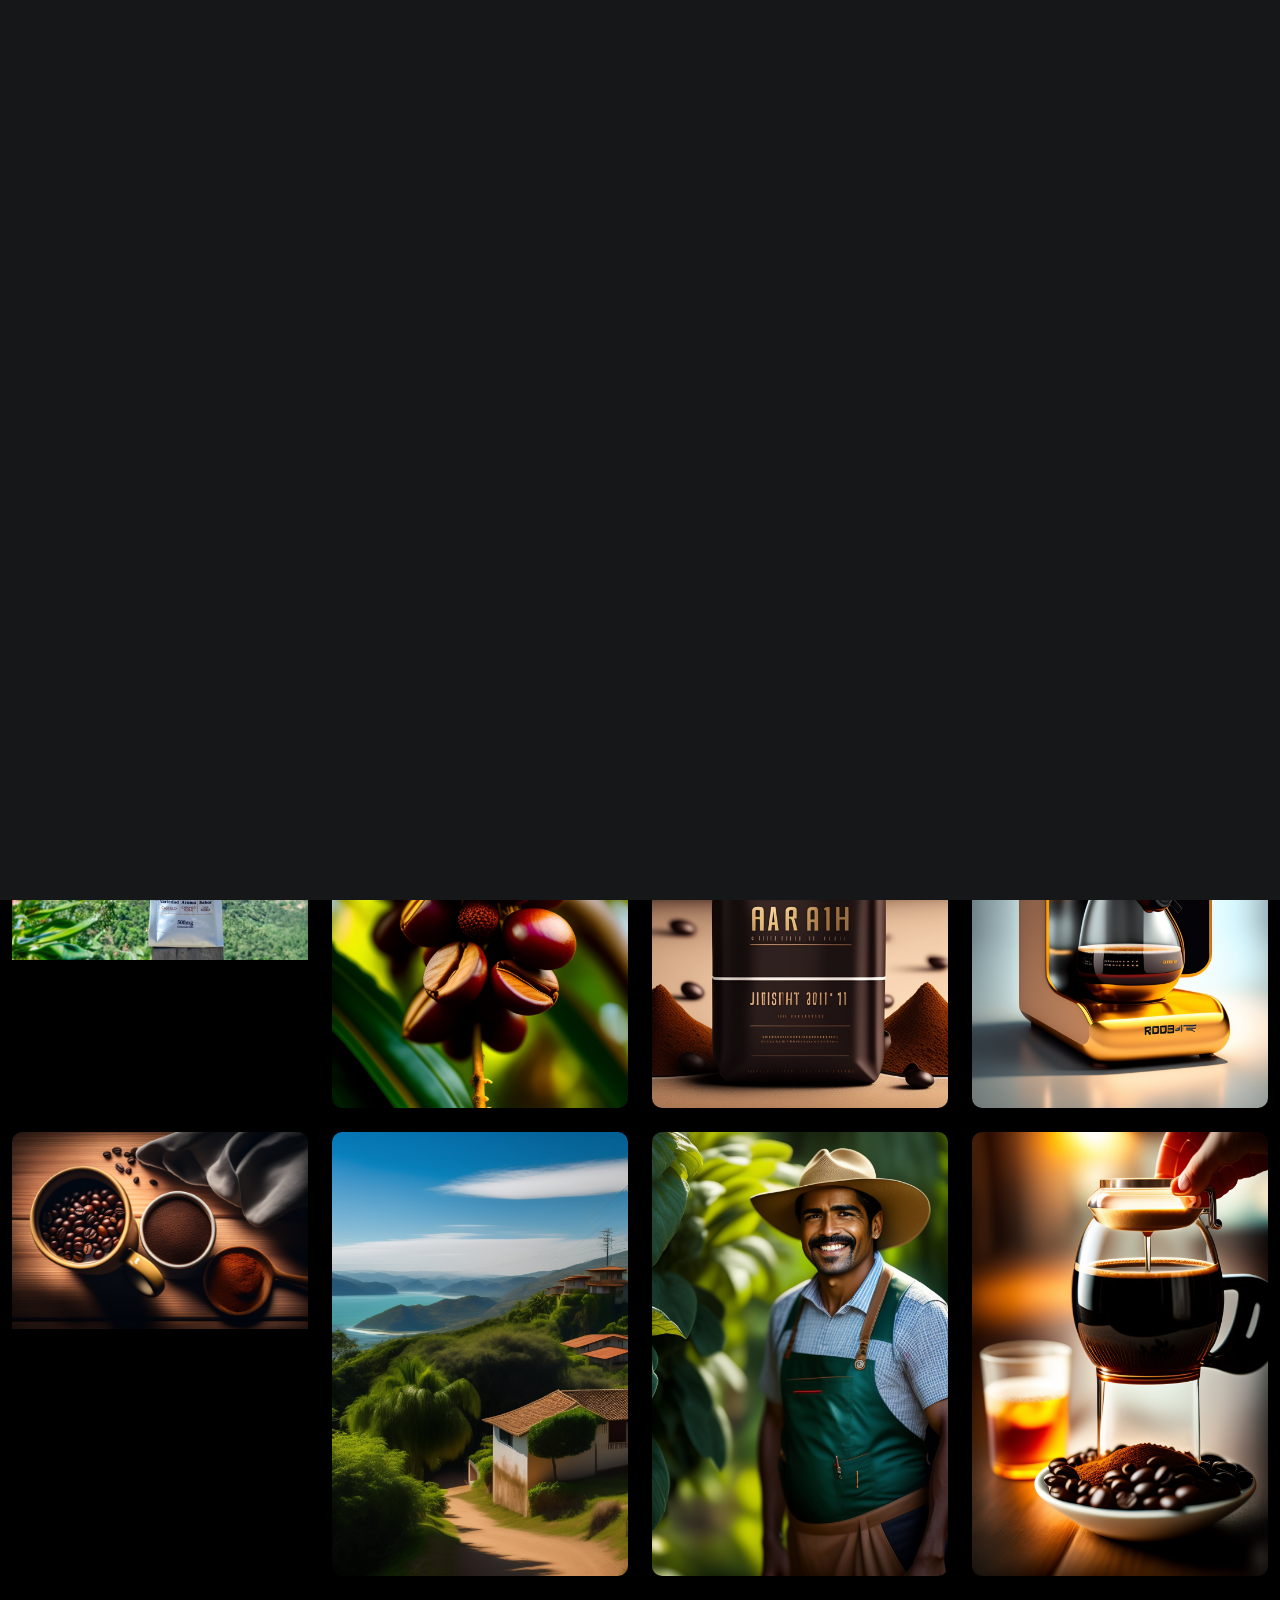
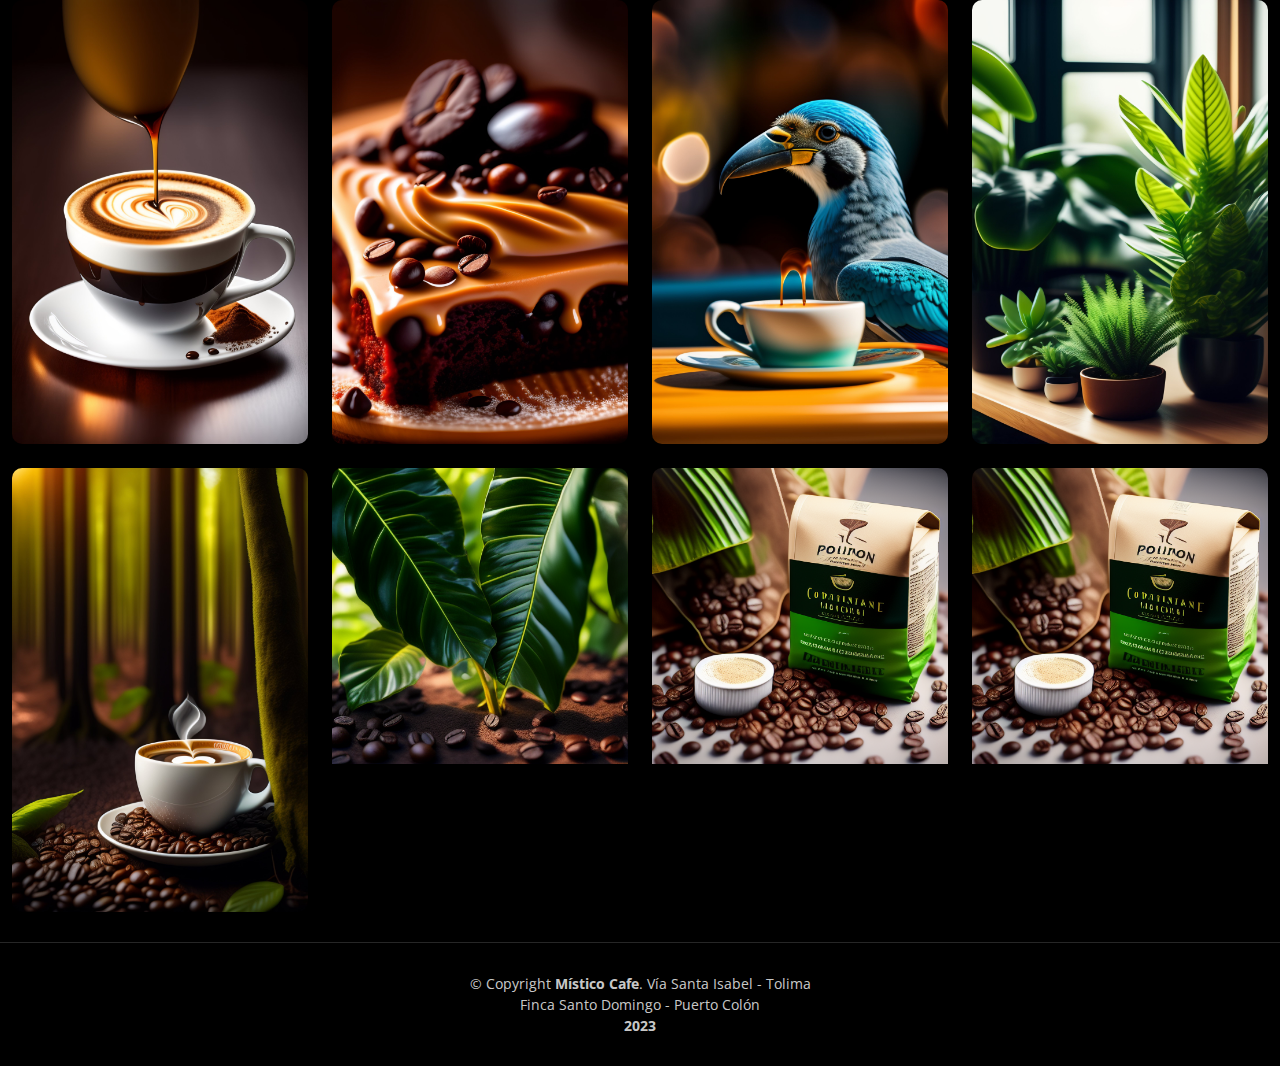
==== commit 06be19b7: "full commit" ====
--- a/index.html
+++ b/index.html
@@ -45,42 +45,26 @@
 
       <a href="index.html" class="logo d-flex align-items-center  me-auto me-lg-0">
         <!-- Uncomment the line below if you also wish to use an image logo -->
-        <!-- <img src="assets/img/logo.png" alt=""> -->
-        <i class="bi bi-camera"></i>
-        <h1>PhotoFolio</h1>
+        <!-- <img src="assets/img/logo.png" alt=""> -->        
+        <img src="assets\img\png\LOGO.png" alt="">        
+        <img src="assets\svg\bg-inverted-brand2.svg" alt="Mistico Cafe" />
+
       </a>
 
       <nav id="navbar" class="navbar">
         <ul>
-          <li><a href="index.html" class="active">Home</a></li>
-          <li><a href="about.html">About</a></li>
-          <li class="dropdown"><a href="#"><span>Gallery</span> <i class="bi bi-chevron-down dropdown-indicator"></i></a>
-            <ul>
-              <li><a href="gallery.html">Nature</a></li>
-              <li><a href="gallery.html">People</a></li>
-              <li><a href="gallery.html">Architecture</a></li>
-              <li><a href="gallery.html">Animals</a></li>
-              <li><a href="gallery.html">Sports</a></li>
-              <li><a href="gallery.html">Travel</a></li>
-              <li class="dropdown"><a href="#"><span>Sub Menu</span> <i class="bi bi-chevron-down dropdown-indicator"></i></a>
-                <ul>
-                  <li><a href="#">Sub Menu 1</a></li>
-                  <li><a href="#">Sub Menu 2</a></li>
-                  <li><a href="#">Sub Menu 3</a></li>
-                </ul>
-              </li>
-            </ul>
-          </li>
-          <li><a href="services.html">Services</a></li>
-          <li><a href="contact.html">Contact</a></li>
+          <li><a href="index.html" class="active">Inicio</a></li>
+          <li><a href="about.html">Acerca de</a></li>          
+          <li><a href="services.html">Productos</a></li>
+          <li><a href="contact.html">Contacto</a></li>
         </ul>
       </nav><!-- .navbar -->
 
       <div class="header-social-links">
-        <a href="#" class="twitter"><i class="bi bi-twitter"></i></a>
-        <a href="#" class="facebook"><i class="bi bi-facebook"></i></a>
-        <a href="#" class="instagram"><i class="bi bi-instagram"></i></a>
-        <a href="#" class="linkedin"><i class="bi bi-linkedin"></i></i></a>
+        <a href="https://wa.me/573134592843" class="instagram"><i class="bi bi-whatsapp"></i></a>
+        <a href="tel:+573134592843" class="instagram"><i class="bi bi-telephone-forward"></i></a>
+        <a href="https://www.instagram.com/cafemistico_/" class="instagram"><i class="bi bi-instagram"></i></a>
+        
       </div>
       <i class="mobile-nav-toggle mobile-nav-show bi bi-list"></i>
       <i class="mobile-nav-toggle mobile-nav-hide d-none bi bi-x"></i>
@@ -90,15 +74,30 @@
 
   <!-- ======= Hero Section ======= -->
   <section id="hero" class="hero d-flex flex-column justify-content-center align-items-center" data-aos="fade" data-aos-delay="1500">
-    <div class="container">
-      <div class="row justify-content-center">
-        <div class="col-lg-6 text-center">
-          <h2>I'm <span>Jenny Wilson</span> a Professional Photographer from New York City</h2>
-          <p>Blanditiis praesentium aliquam illum tempore incidunt debitis dolorem magni est deserunt sed qui libero. Qui voluptas amet.</p>
-          <a href="contact.html" class="btn-get-started">Available for hire</a>
+
+    <!-- container1 -->
+    <div class="container mt-4">
+
+      <div class="row gy-4 justify-content-center">
+        <div class="col-lg-4 align-items-center"
+        style="display: flex; justify-content: center;"
+        >
+          <div style="width: 75%;" class="align-items-center">
+            <img src="assets\img\gallery\misticofull.jpg" class="img-fluid rounded" alt="">
+          </div>
         </div>
-      </div>
+        <div class="col-lg-5 content">
+          <h2><span style="color: #ffff; font-size: 150%;">Místico</span> - Descubre la esencia mística del café Tolimense</h2>
+          <p>Sumérgete en el misticismo de nuestro café, donde la tradición se entrelaza con la naturaleza. En Místico, honramos nuestras raíces cafeteras y te invitamos a disfrutar de la esencia auténtica de la finca Santo Domingo.</p>
+          <a href="about.html" class="btn-get-started">Descubre nuestra magia</a>           
+        </div>
+      </div>
+
     </div>
+    <!-- fin container1 -->
+
+
+    
   </section><!-- End Hero Section -->
 
   <main id="main" data-aos="fade" data-aos-delay="1500">
@@ -110,144 +109,144 @@
         <div class="row gy-4 justify-content-center">
           <div class="col-xl-3 col-lg-4 col-md-6">
             <div class="gallery-item h-100">
-              <img src="assets/img/gallery/gallery-1.jpg" class="img-fluid" alt="">
-              <div class="gallery-links d-flex align-items-center justify-content-center">
-                <a href="assets/img/gallery/gallery-1.jpg" title="Gallery 1" class="glightbox preview-link"><i class="bi bi-arrows-angle-expand"></i></a>
-                <a href="gallery-single.html" class="details-link"><i class="bi bi-link-45deg"></i></a>
-              </div>
-            </div>
-          </div><!-- End Gallery Item -->
-          <div class="col-xl-3 col-lg-4 col-md-6">
-            <div class="gallery-item h-100">
-              <img src="assets/img/gallery/gallery-2.jpg" class="img-fluid" alt="">
-              <div class="gallery-links d-flex align-items-center justify-content-center">
-                <a href="assets/img/gallery/gallery-2.jpg" title="Gallery 2" class="glightbox preview-link"><i class="bi bi-arrows-angle-expand"></i></a>
-                <a href="gallery-single.html" class="details-link"><i class="bi bi-link-45deg"></i></a>
-              </div>
-            </div>
-          </div><!-- End Gallery Item -->
-          <div class="col-xl-3 col-lg-4 col-md-6">
-            <div class="gallery-item h-100">
-              <img src="assets/img/gallery/gallery-3.jpg" class="img-fluid" alt="">
-              <div class="gallery-links d-flex align-items-center justify-content-center">
-                <a href="assets/img/gallery/gallery-3.jpg" title="Gallery 3" class="glightbox preview-link"><i class="bi bi-arrows-angle-expand"></i></a>
-                <a href="gallery-single.html" class="details-link"><i class="bi bi-link-45deg"></i></a>
-              </div>
-            </div>
-          </div><!-- End Gallery Item -->
-          <div class="col-xl-3 col-lg-4 col-md-6">
-            <div class="gallery-item h-100">
-              <img src="assets/img/gallery/gallery-4.jpg" class="img-fluid" alt="">
-              <div class="gallery-links d-flex align-items-center justify-content-center">
-                <a href="assets/img/gallery/gallery-4.jpg" title="Gallery 4" class="glightbox preview-link"><i class="bi bi-arrows-angle-expand"></i></a>
-                <a href="gallery-single.html" class="details-link"><i class="bi bi-link-45deg"></i></a>
-              </div>
-            </div>
-          </div><!-- End Gallery Item -->
-          <div class="col-xl-3 col-lg-4 col-md-6">
-            <div class="gallery-item h-100">
-              <img src="assets/img/gallery/gallery-5.jpg" class="img-fluid" alt="">
-              <div class="gallery-links d-flex align-items-center justify-content-center">
-                <a href="assets/img/gallery/gallery-5.jpg" title="Gallery 5" class="glightbox preview-link"><i class="bi bi-arrows-angle-expand"></i></a>
-                <a href="gallery-single.html" class="details-link"><i class="bi bi-link-45deg"></i></a>
-              </div>
-            </div>
-          </div><!-- End Gallery Item -->
-          <div class="col-xl-3 col-lg-4 col-md-6">
-            <div class="gallery-item h-100">
-              <img src="assets/img/gallery/gallery-6.jpg" class="img-fluid" alt="">
-              <div class="gallery-links d-flex align-items-center justify-content-center">
-                <a href="assets/img/gallery/gallery-6.jpg" title="Gallery 6" class="glightbox preview-link"><i class="bi bi-arrows-angle-expand"></i></a>
-                <a href="gallery-single.html" class="details-link"><i class="bi bi-link-45deg"></i></a>
-              </div>
-            </div>
-          </div><!-- End Gallery Item -->
-          <div class="col-xl-3 col-lg-4 col-md-6">
-            <div class="gallery-item h-100">
-              <img src="assets/img/gallery/gallery-7.jpg" class="img-fluid" alt="">
-              <div class="gallery-links d-flex align-items-center justify-content-center">
-                <a href="assets/img/gallery/gallery-7.jpg" title="Gallery 7" class="glightbox preview-link"><i class="bi bi-arrows-angle-expand"></i></a>
-                <a href="gallery-single.html" class="details-link"><i class="bi bi-link-45deg"></i></a>
-              </div>
-            </div>
-          </div><!-- End Gallery Item -->
-          <div class="col-xl-3 col-lg-4 col-md-6">
-            <div class="gallery-item h-100">
-              <img src="assets/img/gallery/gallery-8.jpg" class="img-fluid" alt="">
-              <div class="gallery-links d-flex align-items-center justify-content-center">
-                <a href="assets/img/gallery/gallery-8.jpg" title="Gallery 8" class="glightbox preview-link"><i class="bi bi-arrows-angle-expand"></i></a>
-                <a href="gallery-single.html" class="details-link"><i class="bi bi-link-45deg"></i></a>
-              </div>
-            </div>
-          </div><!-- End Gallery Item -->
-          <div class="col-xl-3 col-lg-4 col-md-6">
-            <div class="gallery-item h-100">
-              <img src="assets/img/gallery/gallery-9.jpg" class="img-fluid" alt="">
-              <div class="gallery-links d-flex align-items-center justify-content-center">
-                <a href="assets/img/gallery/gallery-9.jpg" title="Gallery 9" class="glightbox preview-link"><i class="bi bi-arrows-angle-expand"></i></a>
-                <a href="gallery-single.html" class="details-link"><i class="bi bi-link-45deg"></i></a>
-              </div>
-            </div>
-          </div><!-- End Gallery Item -->
-          <div class="col-xl-3 col-lg-4 col-md-6">
-            <div class="gallery-item h-100">
-              <img src="assets/img/gallery/gallery-10.jpg" class="img-fluid" alt="">
-              <div class="gallery-links d-flex align-items-center justify-content-center">
-                <a href="assets/img/gallery/gallery-10.jpg" title="Gallery 10" class="glightbox preview-link"><i class="bi bi-arrows-angle-expand"></i></a>
-                <a href="gallery-single.html" class="details-link"><i class="bi bi-link-45deg"></i></a>
-              </div>
-            </div>
-          </div><!-- End Gallery Item -->
-          <div class="col-xl-3 col-lg-4 col-md-6">
-            <div class="gallery-item h-100">
-              <img src="assets/img/gallery/gallery-11.jpg" class="img-fluid" alt="">
-              <div class="gallery-links d-flex align-items-center justify-content-center">
-                <a href="assets/img/gallery/gallery-11.jpg" title="Gallery 11" class="glightbox preview-link"><i class="bi bi-arrows-angle-expand"></i></a>
-                <a href="gallery-single.html" class="details-link"><i class="bi bi-link-45deg"></i></a>
-              </div>
-            </div>
-          </div><!-- End Gallery Item -->
-          <div class="col-xl-3 col-lg-4 col-md-6">
-            <div class="gallery-item h-100">
-              <img src="assets/img/gallery/gallery-12.jpg" class="img-fluid" alt="">
-              <div class="gallery-links d-flex align-items-center justify-content-center">
-                <a href="assets/img/gallery/gallery-12.jpg" title="Gallery 12" class="glightbox preview-link"><i class="bi bi-arrows-angle-expand"></i></a>
-                <a href="gallery-single.html" class="details-link"><i class="bi bi-link-45deg"></i></a>
-              </div>
-            </div>
-          </div><!-- End Gallery Item -->
-          <div class="col-xl-3 col-lg-4 col-md-6">
-            <div class="gallery-item h-100">
-              <img src="assets/img/gallery/gallery-13.jpg" class="img-fluid" alt="">
-              <div class="gallery-links d-flex align-items-center justify-content-center">
-                <a href="assets/img/gallery/gallery-13.jpg" title="Gallery 13" class="glightbox preview-link"><i class="bi bi-arrows-angle-expand"></i></a>
-                <a href="gallery-single.html" class="details-link"><i class="bi bi-link-45deg"></i></a>
-              </div>
-            </div>
-          </div><!-- End Gallery Item -->
-          <div class="col-xl-3 col-lg-4 col-md-6">
-            <div class="gallery-item h-100">
-              <img src="assets/img/gallery/gallery-14.jpg" class="img-fluid" alt="">
-              <div class="gallery-links d-flex align-items-center justify-content-center">
-                <a href="assets/img/gallery/gallery-14.jpg" title="Gallery 14" class="glightbox preview-link"><i class="bi bi-arrows-angle-expand"></i></a>
-                <a href="gallery-single.html" class="details-link"><i class="bi bi-link-45deg"></i></a>
-              </div>
-            </div>
-          </div><!-- End Gallery Item -->
-          <div class="col-xl-3 col-lg-4 col-md-6">
-            <div class="gallery-item h-100">
-              <img src="assets/img/gallery/gallery-15.jpg" class="img-fluid" alt="">
-              <div class="gallery-links d-flex align-items-center justify-content-center">
-                <a href="assets/img/gallery/gallery-15.jpg" title="Gallery 15" class="glightbox preview-link"><i class="bi bi-arrows-angle-expand"></i></a>
-                <a href="gallery-single.html" class="details-link"><i class="bi bi-link-45deg"></i></a>
-              </div>
-            </div>
-          </div><!-- End Gallery Item -->
-          <div class="col-xl-3 col-lg-4 col-md-6">
-            <div class="gallery-item h-100">
-              <img src="assets/img/gallery/gallery-16.jpg" class="img-fluid" alt="">
-              <div class="gallery-links d-flex align-items-center justify-content-center">
-                <a href="assets/img/gallery/gallery-16.jpg" title="Gallery 16" class="glightbox preview-link"><i class="bi bi-arrows-angle-expand"></i></a>
+              <img src="assets/img/gallery/gallery-20.jpg" class="img-fluid" alt="">
+              <div class="gallery-links d-flex align-items-center justify-content-center">
+                <a href="assets/img/gallery/gallery-20.jpg" title="Gallery 1" class="glightbox preview-link"><i class="bi bi-arrows-angle-expand"></i></a>
+                <a href="gallery-single.html" class="details-link"><i class="bi bi-link-45deg"></i></a>
+              </div>
+            </div>
+          </div><!-- End Gallery Item -->
+          <div class="col-xl-3 col-lg-4 col-md-6">
+            <div class="gallery-item h-100">
+              <img src="assets/img/gallery/picture (4).jpg" class="img-fluid" alt="">
+              <div class="gallery-links d-flex align-items-center justify-content-center">
+                <a href="assets/img/gallery/picture (4).jpg" title="Gallery 2" class="glightbox preview-link"><i class="bi bi-arrows-angle-expand"></i></a>
+                <a href="gallery-single.html" class="details-link"><i class="bi bi-link-45deg"></i></a>
+              </div>
+            </div>
+          </div><!-- End Gallery Item -->
+          <div class="col-xl-3 col-lg-4 col-md-6">
+            <div class="gallery-item h-100">
+              <img src="assets/img/gallery/picture (3).jpg" class="img-fluid" alt="">
+              <div class="gallery-links d-flex align-items-center justify-content-center">
+                <a href="assets/img/gallery/picture (3).jpg" title="Gallery 3" class="glightbox preview-link"><i class="bi bi-arrows-angle-expand"></i></a>
+                <a href="gallery-single.html" class="details-link"><i class="bi bi-link-45deg"></i></a>
+              </div>
+            </div>
+          </div><!-- End Gallery Item -->
+          <div class="col-xl-3 col-lg-4 col-md-6">
+            <div class="gallery-item h-100">
+              <img src="assets/img/gallery/picture (2).jpg" class="img-fluid" alt="">
+              <div class="gallery-links d-flex align-items-center justify-content-center">
+                <a href="assets/img/gallery/picture (2).jpg" title="Gallery 4" class="glightbox preview-link"><i class="bi bi-arrows-angle-expand"></i></a>
+                <a href="gallery-single.html" class="details-link"><i class="bi bi-link-45deg"></i></a>
+              </div>
+            </div>
+          </div><!-- End Gallery Item -->
+          <div class="col-xl-3 col-lg-4 col-md-6">
+            <div class="gallery-item h-100">
+              <img src="assets/img/gallery/picture (1).jpg" class="img-fluid" alt="">
+              <div class="gallery-links d-flex align-items-center justify-content-center">
+                <a href="assets/img/gallery/picture (1).jpg" title="Gallery 5" class="glightbox preview-link"><i class="bi bi-arrows-angle-expand"></i></a>
+                <a href="gallery-single.html" class="details-link"><i class="bi bi-link-45deg"></i></a>
+              </div>
+            </div>
+          </div><!-- End Gallery Item -->
+          <div class="col-xl-3 col-lg-4 col-md-6">
+            <div class="gallery-item h-100">
+              <img src="assets/img/gallery/picture (5).jpg" class="img-fluid" alt="">
+              <div class="gallery-links d-flex align-items-center justify-content-center">
+                <a href="assets/img/gallery/picture (5).jpg" title="Gallery 6" class="glightbox preview-link"><i class="bi bi-arrows-angle-expand"></i></a>
+                <a href="gallery-single.html" class="details-link"><i class="bi bi-link-45deg"></i></a>
+              </div>
+            </div>
+          </div><!-- End Gallery Item -->
+          <div class="col-xl-3 col-lg-4 col-md-6">
+            <div class="gallery-item h-100">
+              <img src="assets/img/gallery/picture (6).jpg" class="img-fluid" alt="">
+              <div class="gallery-links d-flex align-items-center justify-content-center">
+                <a href="assets/img/gallery/picture (6).jpg" title="Gallery 7" class="glightbox preview-link"><i class="bi bi-arrows-angle-expand"></i></a>
+                <a href="gallery-single.html" class="details-link"><i class="bi bi-link-45deg"></i></a>
+              </div>
+            </div>
+          </div><!-- End Gallery Item -->
+          <div class="col-xl-3 col-lg-4 col-md-6">
+            <div class="gallery-item h-100">
+              <img src="assets/img/gallery/picture (7).jpg" class="img-fluid" alt="">
+              <div class="gallery-links d-flex align-items-center justify-content-center">
+                <a href="assets/img/gallery/picture (7).jpg" title="Gallery 8" class="glightbox preview-link"><i class="bi bi-arrows-angle-expand"></i></a>
+                <a href="gallery-single.html" class="details-link"><i class="bi bi-link-45deg"></i></a>
+              </div>
+            </div>
+          </div><!-- End Gallery Item -->
+          <div class="col-xl-3 col-lg-4 col-md-6">
+            <div class="gallery-item h-100">
+              <img src="assets/img/gallery/picture (8).jpg" class="img-fluid" alt="">
+              <div class="gallery-links d-flex align-items-center justify-content-center">
+                <a href="assets/img/gallery/picture (8).jpg" title="Gallery 9" class="glightbox preview-link"><i class="bi bi-arrows-angle-expand"></i></a>
+                <a href="gallery-single.html" class="details-link"><i class="bi bi-link-45deg"></i></a>
+              </div>
+            </div>
+          </div><!-- End Gallery Item -->
+          <div class="col-xl-3 col-lg-4 col-md-6">
+            <div class="gallery-item h-100">
+              <img src="assets/img/gallery/picture (9).jpg" class="img-fluid" alt="">
+              <div class="gallery-links d-flex align-items-center justify-content-center">
+                <a href="assets/img/gallery/picture (9).jpg" title="Gallery 10" class="glightbox preview-link"><i class="bi bi-arrows-angle-expand"></i></a>
+                <a href="gallery-single.html" class="details-link"><i class="bi bi-link-45deg"></i></a>
+              </div>
+            </div>
+          </div><!-- End Gallery Item -->
+          <div class="col-xl-3 col-lg-4 col-md-6">
+            <div class="gallery-item h-100">
+              <img src="assets/img/gallery/picture (10).jpg" class="img-fluid" alt="">
+              <div class="gallery-links d-flex align-items-center justify-content-center">
+                <a href="assets/img/gallery/picture (10).jpg" title="Gallery 11" class="glightbox preview-link"><i class="bi bi-arrows-angle-expand"></i></a>
+                <a href="gallery-single.html" class="details-link"><i class="bi bi-link-45deg"></i></a>
+              </div>
+            </div>
+          </div><!-- End Gallery Item -->
+          <div class="col-xl-3 col-lg-4 col-md-6">
+            <div class="gallery-item h-100">
+              <img src="assets/img/gallery/picture (11).jpg" class="img-fluid" alt="">
+              <div class="gallery-links d-flex align-items-center justify-content-center">
+                <a href="assets/img/gallery/picture (11).jpg" title="Gallery 12" class="glightbox preview-link"><i class="bi bi-arrows-angle-expand"></i></a>
+                <a href="gallery-single.html" class="details-link"><i class="bi bi-link-45deg"></i></a>
+              </div>
+            </div>
+          </div><!-- End Gallery Item -->
+          <div class="col-xl-3 col-lg-4 col-md-6">
+            <div class="gallery-item h-100">
+              <img src="assets/img/gallery/picture (12).jpg" class="img-fluid" alt="">
+              <div class="gallery-links d-flex align-items-center justify-content-center">
+                <a href="assets/img/gallery/picture (12).jpg" title="Gallery 13" class="glightbox preview-link"><i class="bi bi-arrows-angle-expand"></i></a>
+                <a href="gallery-single.html" class="details-link"><i class="bi bi-link-45deg"></i></a>
+              </div>
+            </div>
+          </div><!-- End Gallery Item -->
+          <div class="col-xl-3 col-lg-4 col-md-6">
+            <div class="gallery-item h-100">
+              <img src="assets/img/gallery/pngpicture (1).png" class="img-fluid" alt="">
+              <div class="gallery-links d-flex align-items-center justify-content-center">
+                <a href="assets/img/gallery/pngpicture (1).png" title="Gallery 14" class="glightbox preview-link"><i class="bi bi-arrows-angle-expand"></i></a>
+                <a href="gallery-single.html" class="details-link"><i class="bi bi-link-45deg"></i></a>
+              </div>
+            </div>
+          </div><!-- End Gallery Item -->
+          <div class="col-xl-3 col-lg-4 col-md-6">
+            <div class="gallery-item h-100">
+              <img src="assets/img/gallery/pngpicture (2).png" class="img-fluid" alt="">
+              <div class="gallery-links d-flex align-items-center justify-content-center">
+                <a href="assets/img/gallery/pngpicture (2).png" title="Gallery 15" class="glightbox preview-link"><i class="bi bi-arrows-angle-expand"></i></a>
+                <a href="gallery-single.html" class="details-link"><i class="bi bi-link-45deg"></i></a>
+              </div>
+            </div>
+          </div><!-- End Gallery Item -->
+          <div class="col-xl-3 col-lg-4 col-md-6">
+            <div class="gallery-item h-100">
+              <img src="assets/img/gallery/pngpicture (2).png" class="img-fluid" alt="">
+              <div class="gallery-links d-flex align-items-center justify-content-center">
+                <a href="assets/img/gallery/pngpicture (2).png" title="Gallery 16" class="glightbox preview-link"><i class="bi bi-arrows-angle-expand"></i></a>
                 <a href="gallery-single.html" class="details-link"><i class="bi bi-link-45deg"></i></a>
               </div>
             </div>
@@ -264,15 +263,16 @@
   <footer id="footer" class="footer">
     <div class="container">
       <div class="copyright">
-        &copy; Copyright <strong><span>PhotoFolio</span></strong>. All Rights Reserved
-      </div>
-      <div class="credits">
-        <!-- All the links in the footer should remain intact. -->
-        <!-- You can delete the links only if you purchased the pro version. -->
-        <!-- Licensing information: https://bootstrapmade.com/license/ -->
-        <!-- Purchase the pro version with working PHP/AJAX contact form: https://bootstrapmade.com/photofolio-bootstrap-photography-website-template/ -->
-        Designed by <a href="https://bootstrapmade.com/">BootstrapMade</a>
-      </div>
+        &copy; Copyright <strong><span>Místico Cafe</span></strong>. Vía Santa Isabel - Tolima      
+      </div>
+      <div class="copyright">
+        Finca Santo Domingo - Puerto Colón
+      </div>
+      <div class="copyright">
+        <strong>2023</strong>
+      </div>
+      
+      
     </div>
   </footer><!-- End Footer -->
 
--- a/assets/css/main.css
+++ b/assets/css/main.css
@@ -20,7 +20,7 @@
 /* Colors */
 :root {
   --color-default: #fafafa;
-  --color-primary: #27a776;
+  --color-primary: #ffe998;
   --color-secondary: #161718;
 }
 
@@ -44,7 +44,7 @@
 }
 
 a:hover {
-  color: #32cf93;
+  color: #e08600;
   text-decoration: none;
 }
 
@@ -56,6 +56,81 @@
 h6 {
   font-family: var(--font-primary);
 }
+
+
+.gradient-bg:after {
+  content:'';
+  position:absolute;
+  left:0; top:0;
+  width:100%; height:100%;
+  display:inline-block;
+  background: -moz-linear-gradient(left, rgba(0,0,0,1) 0%, rgba(0,0,0,0) 100%); /* FF3.6+ */
+  background: -webkit-gradient(linear, left top, right top, color-stop(0%,rgba(0,0,0,1)), color-stop(100%,rgba(0,0,0,0))); /* Chrome,Safari4+ */
+  background: -webkit-linear-gradient(left, rgba(0,0,0,1) 0%,rgba(0,0,0,0) 100%); /* Chrome10+,Safari5.1+ */
+  background: -o-linear-gradient(left, rgba(0,0,0,1) 0%,rgba(0,0,0,0) 100%); /* Opera 11.10+ */
+  background: -ms-linear-gradient(left, rgba(0,0,0,1) 0%,rgba(0,0,0,0) 100%); /* IE10+ */
+  background: linear-gradient(to right, rgba(0,0,0,1) 0%,rgba(0,0,0,0) 100%); /* W3C */
+  filter: progid:DXImageTransform.Microsoft.gradient( startColorstr='#000000', endColorstr='#00000000',GradientType=1 ); /* IE6-9 */
+}
+
+.gradient-bg img {
+  position: absolute;
+  top: 0;
+  right: 0;
+  width: 100%;
+  height: 100%;
+  object-fit: cover;
+}
+
+.image-wrapper {
+  position: relative;
+}
+
+.image-wrapper img {
+  width: 100%;
+  height: auto;
+  display: block;
+}
+
+.img-gradient{
+  position:relative;
+  display:inline-block;
+}
+
+
+.img-gradient:after {
+  content:'';
+  position:absolute;
+  left:0; top:0;
+  width:100%; height:100%;
+  display:inline-block;
+  background: -moz-linear-gradient(left, rgba(0,0,0,1) 0%, rgba(0,0,0,0) 100%); /* FF3.6+ */
+  background: -webkit-gradient(linear, left top, right top, color-stop(0%,rgba(0,0,0,1)), color-stop(100%,rgba(0,0,0,0))); /* Chrome,Safari4+ */
+  background: -webkit-linear-gradient(left, rgba(0,0,0,1) 0%,rgba(0,0,0,0) 100%); /* Chrome10+,Safari5.1+ */
+  background: -o-linear-gradient(left, rgba(0,0,0,1) 0%,rgba(0,0,0,0) 100%); /* Opera 11.10+ */
+  background: -ms-linear-gradient(left, rgba(0,0,0,1) 0%,rgba(0,0,0,0) 100%); /* IE10+ */
+  background: linear-gradient(to right, rgba(0,0,0,1) 0%,rgba(0,0,0,0) 100%); /* W3C */
+  filter: progid:DXImageTransform.Microsoft.gradient( startColorstr='#000000', endColorstr='#00000000',GradientType=1 ); /* IE6-9 */
+  
+}
+/*mediaquery para cuando pase a resolucion de mobil tenga un margin top de 20px y ademas que el gradiente ahora sea en sentido vertical*/
+@media (max-width: 390px) {
+  .img-gradient:after {    
+    background: -moz-linear-gradient(top, rgba(0,0,0,1) 0%, rgba(0,0,0,0) 100%); /* FF3.6+ */
+    background: -webkit-gradient(linear, left top, left bottom, color-stop(0%,rgba(0,0,0,1)), color-stop(100%,rgba(0,0,0,0))); /* Chrome,Safari4+ */
+    background: -webkit-linear-gradient(top, rgba(0,0,0,1) 0%,rgba(0,0,0,0) 100%); /* Chrome10+,Safari5.1+ */
+    background: -o-linear-gradient(top, rgba(0,0,0,1) 0%,rgba(0,0,0,0) 100%); /* Opera 11.10+ */
+    background: -ms-linear-gradient(top, rgba(0,0,0,1) 0%,rgba(0,0,0,0) 100%); /* IE10+ */
+    background: linear-gradient(to bottom, rgba(0,0,0,1) 0%,rgba(0,0,0,0) 100%); /* W3C */
+    filter: progid:DXImageTransform.Microsoft.gradient( startColorstr='#000000', endColorstr='#00000000',GradientType=0 ); /* IE6-9 */
+  }
+}
+
+
+.generalmt {
+  margin-top: 60px;
+}
+
 
 /*--------------------------------------------------------------
 # Sections & Section Header
@@ -81,7 +156,7 @@
   width: 120px;
   height: 1px;
   display: inline-block;
-  background: #5bd9a9;
+  background: #e08600;
   margin: 4px 10px;
 }
 
@@ -113,6 +188,7 @@
 @media (max-width: 768px) {
   .page-header h2 {
     font-size: 36px;
+    margin-bottom: 20px;
   }
 }
 
@@ -130,12 +206,14 @@
   letter-spacing: 1px;
   text-transform: uppercase;
   transition: 0.3s;
-  color: #fff;
+  /*color black*/
+  color: #000;
   background: var(--color-primary);
 }
 
 .page-header .cta-btn:hover {
-  background: #2cbc85;
+  background: #aa4c0a;
+  color: #fff;
 }
 
 /*--------------------------------------------------------------
@@ -294,8 +372,10 @@
 }
 
 .header .logo img {
-  max-height: 40px;
+  /*tamano logo principal*/
+  max-height: 85px;
   margin-right: 8px;
+  margin-bottom: 8px;
 }
 
 .header .logo h1 {
@@ -870,7 +950,7 @@
 }
 
 .gallery-single .portfolio-info .btn-visit:hover {
-  background: #2cbc85;
+  background: #aa4c0a;
 }
 
 .gallery-single .portfolio-description h2 {
@@ -916,7 +996,7 @@
 
 .gallery-single .portfolio-description .testimonial-item .quote-icon-left,
 .gallery-single .portfolio-description .testimonial-item .quote-icon-right {
-  color: #5bd9a9;
+  color: #e08600;
   font-size: 26px;
   line-height: 0;
 }
@@ -1180,6 +1260,7 @@
   background-size: cover;
   position: relative;
   padding: 140px 0 60px 0;
+  margin-top: 20px;
 }
 
 .hero h2 {
@@ -1204,7 +1285,10 @@
   bottom: 0;
   left: 0;
   right: 0;
-  background: var(--color-primary);
+  /*background: var(--color-primary);
+  change this to your color
+  */
+  background: var(--color-secondary);
   z-index: -1;
 }
 
@@ -1224,17 +1308,18 @@
   letter-spacing: 1px;
   text-transform: uppercase;
   transition: 0.3s;
-  color: #fff;
+  color: #000;
   background: var(--color-primary);
 }
 
 .hero .btn-get-started:hover {
-  background: #2cbc85;
+  background: #aa4c0a;
 }
 
 @media (max-width: 768px) {
   .hero h2 {
     font-size: 32px;
+    margin-top: 50px;
   }
 }
 
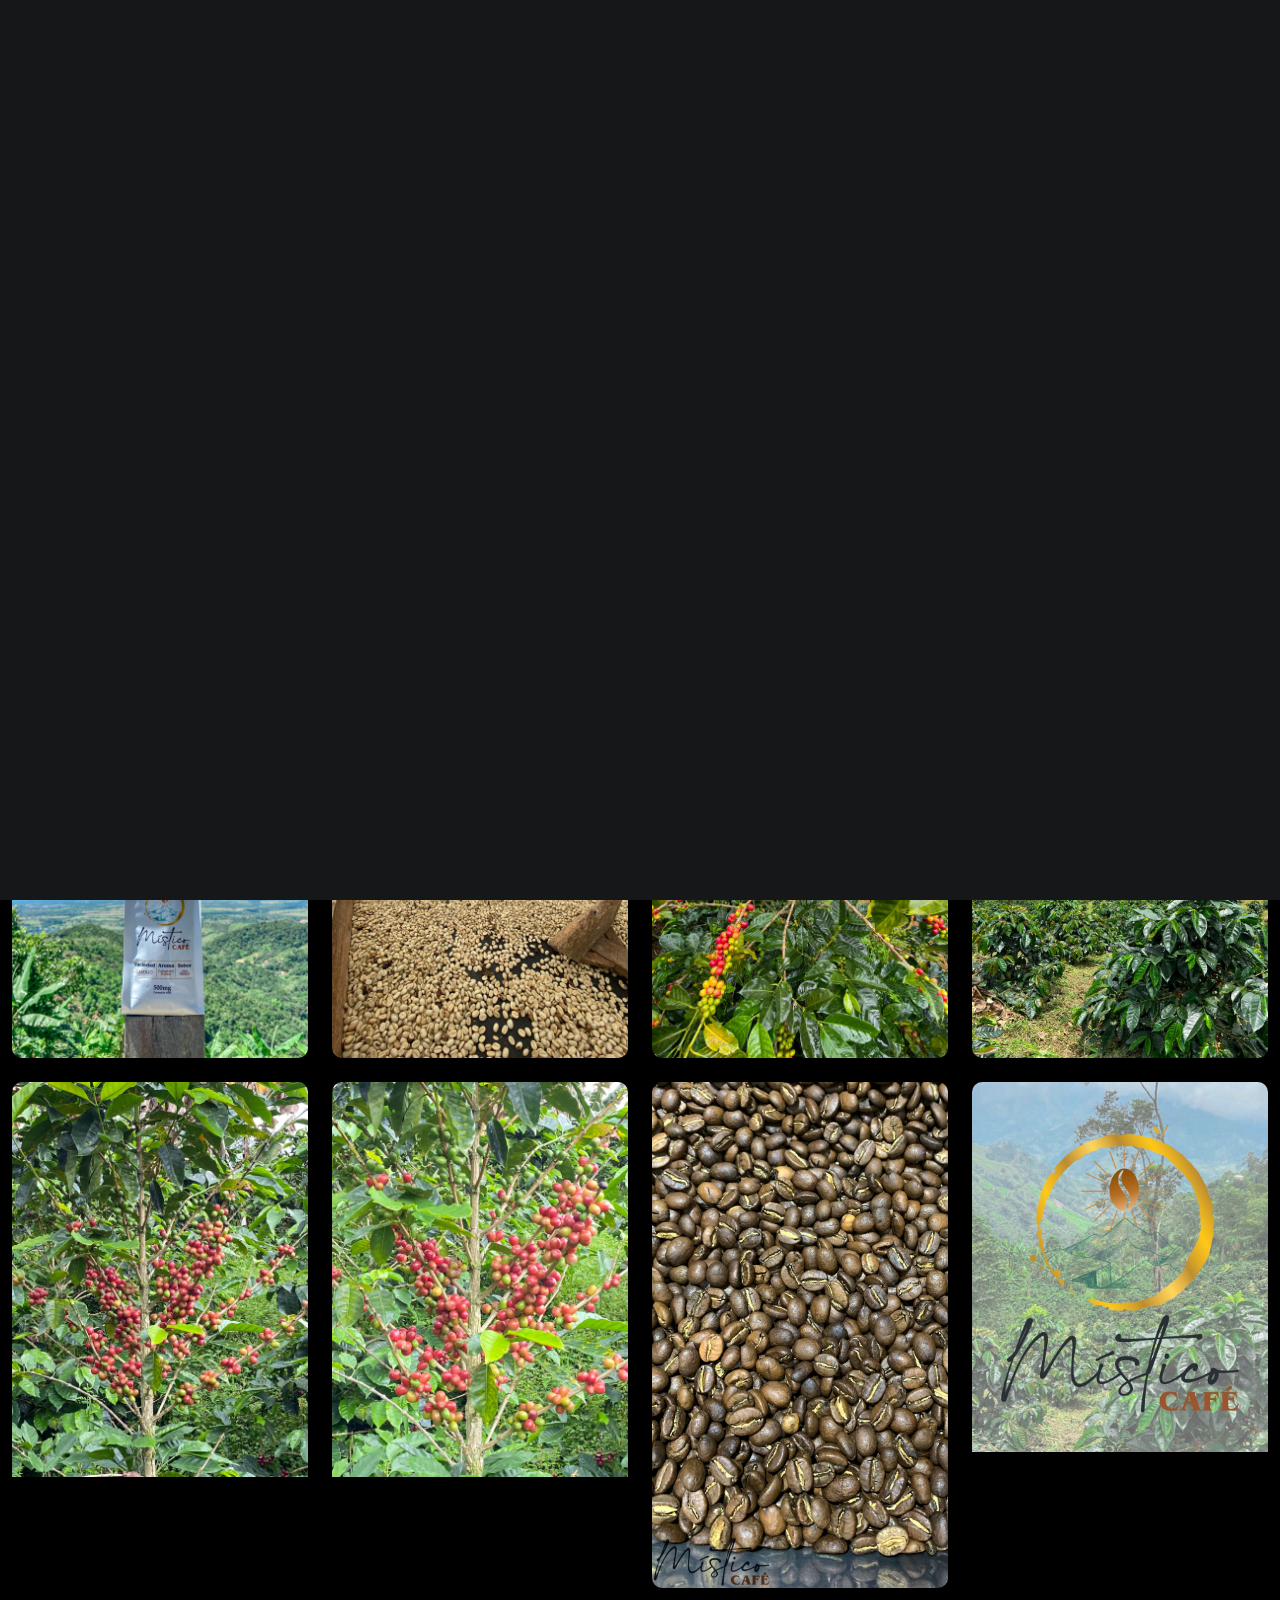
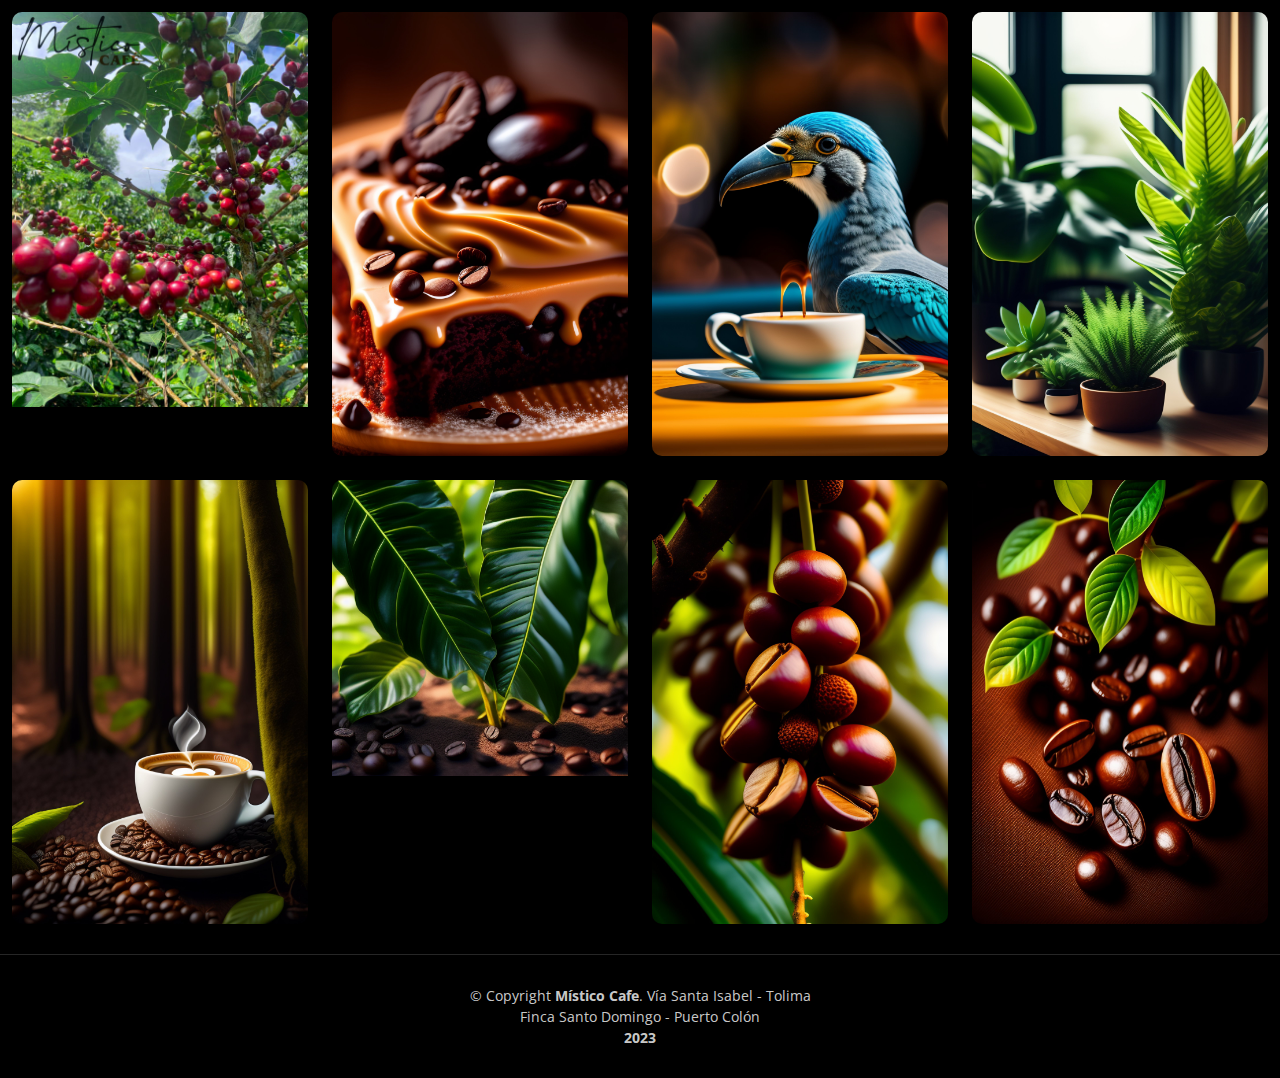
==== commit b099de25: "final commit" ====
--- a/index.html
+++ b/index.html
@@ -5,7 +5,7 @@
   <meta charset="utf-8">
   <meta content="width=device-width, initial-scale=1.0" name="viewport">
 
-  <title>PhotoFolio Bootstrap Template - Index</title>
+  <title>Místico Café</title>
   <meta content="" name="description">
   <meta content="" name="keywords">
 
@@ -109,9 +109,126 @@
         <div class="row gy-4 justify-content-center">
           <div class="col-xl-3 col-lg-4 col-md-6">
             <div class="gallery-item h-100">
-              <img src="assets/img/gallery/gallery-20.jpg" class="img-fluid" alt="">
-              <div class="gallery-links d-flex align-items-center justify-content-center">
-                <a href="assets/img/gallery/gallery-20.jpg" title="Gallery 1" class="glightbox preview-link"><i class="bi bi-arrows-angle-expand"></i></a>
+              <img src="assets/img/gallery/media_mistico (9).jpg" class="img-fluid" alt="">
+              <div class="gallery-links d-flex align-items-center justify-content-center">
+                <a href="assets/img/gallery/media_mistico (9).jpg" title="Gallery 1" class="glightbox preview-link"><i class="bi bi-arrows-angle-expand"></i></a>
+                <a href="gallery-single.html" class="details-link"><i class="bi bi-link-45deg"></i></a>
+              </div>
+            </div>
+          </div><!-- End Gallery Item -->
+          <div class="col-xl-3 col-lg-4 col-md-6">
+            <div class="gallery-item h-100">
+              <img src="assets/img/gallery/media_mistico (2).jpg" class="img-fluid" alt="">
+              <div class="gallery-links d-flex align-items-center justify-content-center">
+                <a href="assets/img/gallery/media_mistico (2).jpg" title="Gallery 2" class="glightbox preview-link"><i class="bi bi-arrows-angle-expand"></i></a>
+                <a href="gallery-single.html" class="details-link"><i class="bi bi-link-45deg"></i></a>
+              </div>
+            </div>
+          </div><!-- End Gallery Item -->
+          <div class="col-xl-3 col-lg-4 col-md-6">
+            <div class="gallery-item h-100">
+              <img src="assets/img/gallery/media_mistico (1).jpg" class="img-fluid" alt="">
+              <div class="gallery-links d-flex align-items-center justify-content-center">
+                <a href="assets/img/gallery/media_mistico (1).jpg" title="Gallery 3" class="glightbox preview-link"><i class="bi bi-arrows-angle-expand"></i></a>
+                <a href="gallery-single.html" class="details-link"><i class="bi bi-link-45deg"></i></a>
+              </div>
+            </div>
+          </div><!-- End Gallery Item -->
+          <div class="col-xl-3 col-lg-4 col-md-6">
+            <div class="gallery-item h-100">
+              <img src="assets/img/gallery/media_mistico (3).jpg" class="img-fluid" alt="">
+              <div class="gallery-links d-flex align-items-center justify-content-center">
+                <a href="assets/img/gallery/media_mistico (3).jpg" title="Gallery 4" class="glightbox preview-link"><i class="bi bi-arrows-angle-expand"></i></a>
+                <a href="gallery-single.html" class="details-link"><i class="bi bi-link-45deg"></i></a>
+              </div>
+            </div>
+          </div><!-- End Gallery Item -->
+          <div class="col-xl-3 col-lg-4 col-md-6">
+            <div class="gallery-item h-100">
+              <img src="assets/img/gallery/media_mistico (4).jpg" class="img-fluid" alt="">
+              <div class="gallery-links d-flex align-items-center justify-content-center">
+                <a href="assets/img/gallery/media_mistico (4).jpg" title="Gallery 5" class="glightbox preview-link"><i class="bi bi-arrows-angle-expand"></i></a>
+                <a href="gallery-single.html" class="details-link"><i class="bi bi-link-45deg"></i></a>
+              </div>
+            </div>
+          </div><!-- End Gallery Item -->
+          <div class="col-xl-3 col-lg-4 col-md-6">
+            <div class="gallery-item h-100">
+              <img src="assets/img/gallery/media_mistico (5).jpg" class="img-fluid" alt="">
+              <div class="gallery-links d-flex align-items-center justify-content-center">
+                <a href="assets/img/gallery/media_mistico (5).jpg" title="Gallery 6" class="glightbox preview-link"><i class="bi bi-arrows-angle-expand"></i></a>
+                <a href="gallery-single.html" class="details-link"><i class="bi bi-link-45deg"></i></a>
+              </div>
+            </div>
+          </div><!-- End Gallery Item -->
+          <div class="col-xl-3 col-lg-4 col-md-6">
+            <div class="gallery-item h-100">
+              <img src="assets/img/gallery/media_mistico (6).jpg" class="img-fluid" alt="">
+              <div class="gallery-links d-flex align-items-center justify-content-center">
+                <a href="assets/img/gallery/media_mistico (6).jpg" title="Gallery 7" class="glightbox preview-link"><i class="bi bi-arrows-angle-expand"></i></a>
+                <a href="gallery-single.html" class="details-link"><i class="bi bi-link-45deg"></i></a>
+              </div>
+            </div>
+          </div><!-- End Gallery Item -->
+          <div class="col-xl-3 col-lg-4 col-md-6">
+            <div class="gallery-item h-100">
+              <img src="assets/img/gallery/media_mistico (7).jpg" class="img-fluid" alt="">
+              <div class="gallery-links d-flex align-items-center justify-content-center">
+                <a href="assets/img/gallery/media_mistico (7).jpg" title="Gallery 8" class="glightbox preview-link"><i class="bi bi-arrows-angle-expand"></i></a>
+                <a href="gallery-single.html" class="details-link"><i class="bi bi-link-45deg"></i></a>
+              </div>
+            </div>
+          </div><!-- End Gallery Item -->
+          <div class="col-xl-3 col-lg-4 col-md-6">
+            <div class="gallery-item h-100">
+              <img src="assets/img/gallery/media_mistico (8).jpg" class="img-fluid" alt="">
+              <div class="gallery-links d-flex align-items-center justify-content-center">
+                <a href="assets/img/gallery/media_mistico (8).jpg" title="Gallery 9" class="glightbox preview-link"><i class="bi bi-arrows-angle-expand"></i></a>
+                <a href="gallery-single.html" class="details-link"><i class="bi bi-link-45deg"></i></a>
+              </div>
+            </div>
+          </div><!-- End Gallery Item -->
+          <div class="col-xl-3 col-lg-4 col-md-6">
+            <div class="gallery-item h-100">
+              <img src="assets/img/gallery/picture (9).jpg" class="img-fluid" alt="">
+              <div class="gallery-links d-flex align-items-center justify-content-center">
+                <a href="assets/img/gallery/picture (9).jpg" title="Gallery 10" class="glightbox preview-link"><i class="bi bi-arrows-angle-expand"></i></a>
+                <a href="gallery-single.html" class="details-link"><i class="bi bi-link-45deg"></i></a>
+              </div>
+            </div>
+          </div><!-- End Gallery Item -->
+          <div class="col-xl-3 col-lg-4 col-md-6">
+            <div class="gallery-item h-100">
+              <img src="assets/img/gallery/picture (10).jpg" class="img-fluid" alt="">
+              <div class="gallery-links d-flex align-items-center justify-content-center">
+                <a href="assets/img/gallery/picture (10).jpg" title="Gallery 11" class="glightbox preview-link"><i class="bi bi-arrows-angle-expand"></i></a>
+                <a href="gallery-single.html" class="details-link"><i class="bi bi-link-45deg"></i></a>
+              </div>
+            </div>
+          </div><!-- End Gallery Item -->
+          <div class="col-xl-3 col-lg-4 col-md-6">
+            <div class="gallery-item h-100">
+              <img src="assets/img/gallery/picture (11).jpg" class="img-fluid" alt="">
+              <div class="gallery-links d-flex align-items-center justify-content-center">
+                <a href="assets/img/gallery/picture (11).jpg" title="Gallery 12" class="glightbox preview-link"><i class="bi bi-arrows-angle-expand"></i></a>
+                <a href="gallery-single.html" class="details-link"><i class="bi bi-link-45deg"></i></a>
+              </div>
+            </div>
+          </div><!-- End Gallery Item -->
+          <div class="col-xl-3 col-lg-4 col-md-6">
+            <div class="gallery-item h-100">
+              <img src="assets/img/gallery/picture (12).jpg" class="img-fluid" alt="">
+              <div class="gallery-links d-flex align-items-center justify-content-center">
+                <a href="assets/img/gallery/picture (12).jpg" title="Gallery 13" class="glightbox preview-link"><i class="bi bi-arrows-angle-expand"></i></a>
+                <a href="gallery-single.html" class="details-link"><i class="bi bi-link-45deg"></i></a>
+              </div>
+            </div>
+          </div><!-- End Gallery Item -->
+          <div class="col-xl-3 col-lg-4 col-md-6">
+            <div class="gallery-item h-100">
+              <img src="assets/img/gallery/pngpicture (1).png" class="img-fluid" alt="">
+              <div class="gallery-links d-flex align-items-center justify-content-center">
+                <a href="assets/img/gallery/pngpicture (1).png" title="Gallery 14" class="glightbox preview-link"><i class="bi bi-arrows-angle-expand"></i></a>
                 <a href="gallery-single.html" class="details-link"><i class="bi bi-link-45deg"></i></a>
               </div>
             </div>
@@ -120,133 +237,16 @@
             <div class="gallery-item h-100">
               <img src="assets/img/gallery/picture (4).jpg" class="img-fluid" alt="">
               <div class="gallery-links d-flex align-items-center justify-content-center">
-                <a href="assets/img/gallery/picture (4).jpg" title="Gallery 2" class="glightbox preview-link"><i class="bi bi-arrows-angle-expand"></i></a>
-                <a href="gallery-single.html" class="details-link"><i class="bi bi-link-45deg"></i></a>
-              </div>
-            </div>
-          </div><!-- End Gallery Item -->
-          <div class="col-xl-3 col-lg-4 col-md-6">
-            <div class="gallery-item h-100">
-              <img src="assets/img/gallery/picture (3).jpg" class="img-fluid" alt="">
-              <div class="gallery-links d-flex align-items-center justify-content-center">
-                <a href="assets/img/gallery/picture (3).jpg" title="Gallery 3" class="glightbox preview-link"><i class="bi bi-arrows-angle-expand"></i></a>
-                <a href="gallery-single.html" class="details-link"><i class="bi bi-link-45deg"></i></a>
-              </div>
-            </div>
-          </div><!-- End Gallery Item -->
-          <div class="col-xl-3 col-lg-4 col-md-6">
-            <div class="gallery-item h-100">
-              <img src="assets/img/gallery/picture (2).jpg" class="img-fluid" alt="">
-              <div class="gallery-links d-flex align-items-center justify-content-center">
-                <a href="assets/img/gallery/picture (2).jpg" title="Gallery 4" class="glightbox preview-link"><i class="bi bi-arrows-angle-expand"></i></a>
-                <a href="gallery-single.html" class="details-link"><i class="bi bi-link-45deg"></i></a>
-              </div>
-            </div>
-          </div><!-- End Gallery Item -->
-          <div class="col-xl-3 col-lg-4 col-md-6">
-            <div class="gallery-item h-100">
-              <img src="assets/img/gallery/picture (1).jpg" class="img-fluid" alt="">
-              <div class="gallery-links d-flex align-items-center justify-content-center">
-                <a href="assets/img/gallery/picture (1).jpg" title="Gallery 5" class="glightbox preview-link"><i class="bi bi-arrows-angle-expand"></i></a>
-                <a href="gallery-single.html" class="details-link"><i class="bi bi-link-45deg"></i></a>
-              </div>
-            </div>
-          </div><!-- End Gallery Item -->
-          <div class="col-xl-3 col-lg-4 col-md-6">
-            <div class="gallery-item h-100">
-              <img src="assets/img/gallery/picture (5).jpg" class="img-fluid" alt="">
-              <div class="gallery-links d-flex align-items-center justify-content-center">
-                <a href="assets/img/gallery/picture (5).jpg" title="Gallery 6" class="glightbox preview-link"><i class="bi bi-arrows-angle-expand"></i></a>
-                <a href="gallery-single.html" class="details-link"><i class="bi bi-link-45deg"></i></a>
-              </div>
-            </div>
-          </div><!-- End Gallery Item -->
-          <div class="col-xl-3 col-lg-4 col-md-6">
-            <div class="gallery-item h-100">
-              <img src="assets/img/gallery/picture (6).jpg" class="img-fluid" alt="">
-              <div class="gallery-links d-flex align-items-center justify-content-center">
-                <a href="assets/img/gallery/picture (6).jpg" title="Gallery 7" class="glightbox preview-link"><i class="bi bi-arrows-angle-expand"></i></a>
-                <a href="gallery-single.html" class="details-link"><i class="bi bi-link-45deg"></i></a>
-              </div>
-            </div>
-          </div><!-- End Gallery Item -->
-          <div class="col-xl-3 col-lg-4 col-md-6">
-            <div class="gallery-item h-100">
-              <img src="assets/img/gallery/picture (7).jpg" class="img-fluid" alt="">
-              <div class="gallery-links d-flex align-items-center justify-content-center">
-                <a href="assets/img/gallery/picture (7).jpg" title="Gallery 8" class="glightbox preview-link"><i class="bi bi-arrows-angle-expand"></i></a>
-                <a href="gallery-single.html" class="details-link"><i class="bi bi-link-45deg"></i></a>
-              </div>
-            </div>
-          </div><!-- End Gallery Item -->
-          <div class="col-xl-3 col-lg-4 col-md-6">
-            <div class="gallery-item h-100">
-              <img src="assets/img/gallery/picture (8).jpg" class="img-fluid" alt="">
-              <div class="gallery-links d-flex align-items-center justify-content-center">
-                <a href="assets/img/gallery/picture (8).jpg" title="Gallery 9" class="glightbox preview-link"><i class="bi bi-arrows-angle-expand"></i></a>
-                <a href="gallery-single.html" class="details-link"><i class="bi bi-link-45deg"></i></a>
-              </div>
-            </div>
-          </div><!-- End Gallery Item -->
-          <div class="col-xl-3 col-lg-4 col-md-6">
-            <div class="gallery-item h-100">
-              <img src="assets/img/gallery/picture (9).jpg" class="img-fluid" alt="">
-              <div class="gallery-links d-flex align-items-center justify-content-center">
-                <a href="assets/img/gallery/picture (9).jpg" title="Gallery 10" class="glightbox preview-link"><i class="bi bi-arrows-angle-expand"></i></a>
-                <a href="gallery-single.html" class="details-link"><i class="bi bi-link-45deg"></i></a>
-              </div>
-            </div>
-          </div><!-- End Gallery Item -->
-          <div class="col-xl-3 col-lg-4 col-md-6">
-            <div class="gallery-item h-100">
-              <img src="assets/img/gallery/picture (10).jpg" class="img-fluid" alt="">
-              <div class="gallery-links d-flex align-items-center justify-content-center">
-                <a href="assets/img/gallery/picture (10).jpg" title="Gallery 11" class="glightbox preview-link"><i class="bi bi-arrows-angle-expand"></i></a>
-                <a href="gallery-single.html" class="details-link"><i class="bi bi-link-45deg"></i></a>
-              </div>
-            </div>
-          </div><!-- End Gallery Item -->
-          <div class="col-xl-3 col-lg-4 col-md-6">
-            <div class="gallery-item h-100">
-              <img src="assets/img/gallery/picture (11).jpg" class="img-fluid" alt="">
-              <div class="gallery-links d-flex align-items-center justify-content-center">
-                <a href="assets/img/gallery/picture (11).jpg" title="Gallery 12" class="glightbox preview-link"><i class="bi bi-arrows-angle-expand"></i></a>
-                <a href="gallery-single.html" class="details-link"><i class="bi bi-link-45deg"></i></a>
-              </div>
-            </div>
-          </div><!-- End Gallery Item -->
-          <div class="col-xl-3 col-lg-4 col-md-6">
-            <div class="gallery-item h-100">
-              <img src="assets/img/gallery/picture (12).jpg" class="img-fluid" alt="">
-              <div class="gallery-links d-flex align-items-center justify-content-center">
-                <a href="assets/img/gallery/picture (12).jpg" title="Gallery 13" class="glightbox preview-link"><i class="bi bi-arrows-angle-expand"></i></a>
-                <a href="gallery-single.html" class="details-link"><i class="bi bi-link-45deg"></i></a>
-              </div>
-            </div>
-          </div><!-- End Gallery Item -->
-          <div class="col-xl-3 col-lg-4 col-md-6">
-            <div class="gallery-item h-100">
-              <img src="assets/img/gallery/pngpicture (1).png" class="img-fluid" alt="">
-              <div class="gallery-links d-flex align-items-center justify-content-center">
-                <a href="assets/img/gallery/pngpicture (1).png" title="Gallery 14" class="glightbox preview-link"><i class="bi bi-arrows-angle-expand"></i></a>
-                <a href="gallery-single.html" class="details-link"><i class="bi bi-link-45deg"></i></a>
-              </div>
-            </div>
-          </div><!-- End Gallery Item -->
-          <div class="col-xl-3 col-lg-4 col-md-6">
-            <div class="gallery-item h-100">
-              <img src="assets/img/gallery/pngpicture (2).png" class="img-fluid" alt="">
-              <div class="gallery-links d-flex align-items-center justify-content-center">
-                <a href="assets/img/gallery/pngpicture (2).png" title="Gallery 15" class="glightbox preview-link"><i class="bi bi-arrows-angle-expand"></i></a>
-                <a href="gallery-single.html" class="details-link"><i class="bi bi-link-45deg"></i></a>
-              </div>
-            </div>
-          </div><!-- End Gallery Item -->
-          <div class="col-xl-3 col-lg-4 col-md-6">
-            <div class="gallery-item h-100">
-              <img src="assets/img/gallery/pngpicture (2).png" class="img-fluid" alt="">
-              <div class="gallery-links d-flex align-items-center justify-content-center">
-                <a href="assets/img/gallery/pngpicture (2).png" title="Gallery 16" class="glightbox preview-link"><i class="bi bi-arrows-angle-expand"></i></a>
+                <a href="assets/img/gallery/picture (4).jpg" title="Gallery 15" class="glightbox preview-link"><i class="bi bi-arrows-angle-expand"></i></a>
+                <a href="gallery-single.html" class="details-link"><i class="bi bi-link-45deg"></i></a>
+              </div>
+            </div>
+          </div><!-- End Gallery Item -->
+          <div class="col-xl-3 col-lg-4 col-md-6">
+            <div class="gallery-item h-100">
+              <img src="assets/img/gallery/picture (15).jpg" class="img-fluid" alt="">
+              <div class="gallery-links d-flex align-items-center justify-content-center">
+                <a href="assets/img/gallery/picture (15).jpg" title="Gallery 16" class="glightbox preview-link"><i class="bi bi-arrows-angle-expand"></i></a>
                 <a href="gallery-single.html" class="details-link"><i class="bi bi-link-45deg"></i></a>
               </div>
             </div>
--- a/assets/css/main.css
+++ b/assets/css/main.css
@@ -373,9 +373,9 @@
 
 .header .logo img {
   /*tamano logo principal*/
-  max-height: 85px;
-  margin-right: 8px;
-  margin-bottom: 8px;
+  max-height: 63px;
+  margin-right: 12px;
+  margin-bottom: 12px;
 }
 
 .header .logo h1 {
@@ -391,6 +391,7 @@
   margin-right: 8px;
   line-height: 0;
 }
+
 
 @media (max-width: 575px) {
   .header .logo h1 {
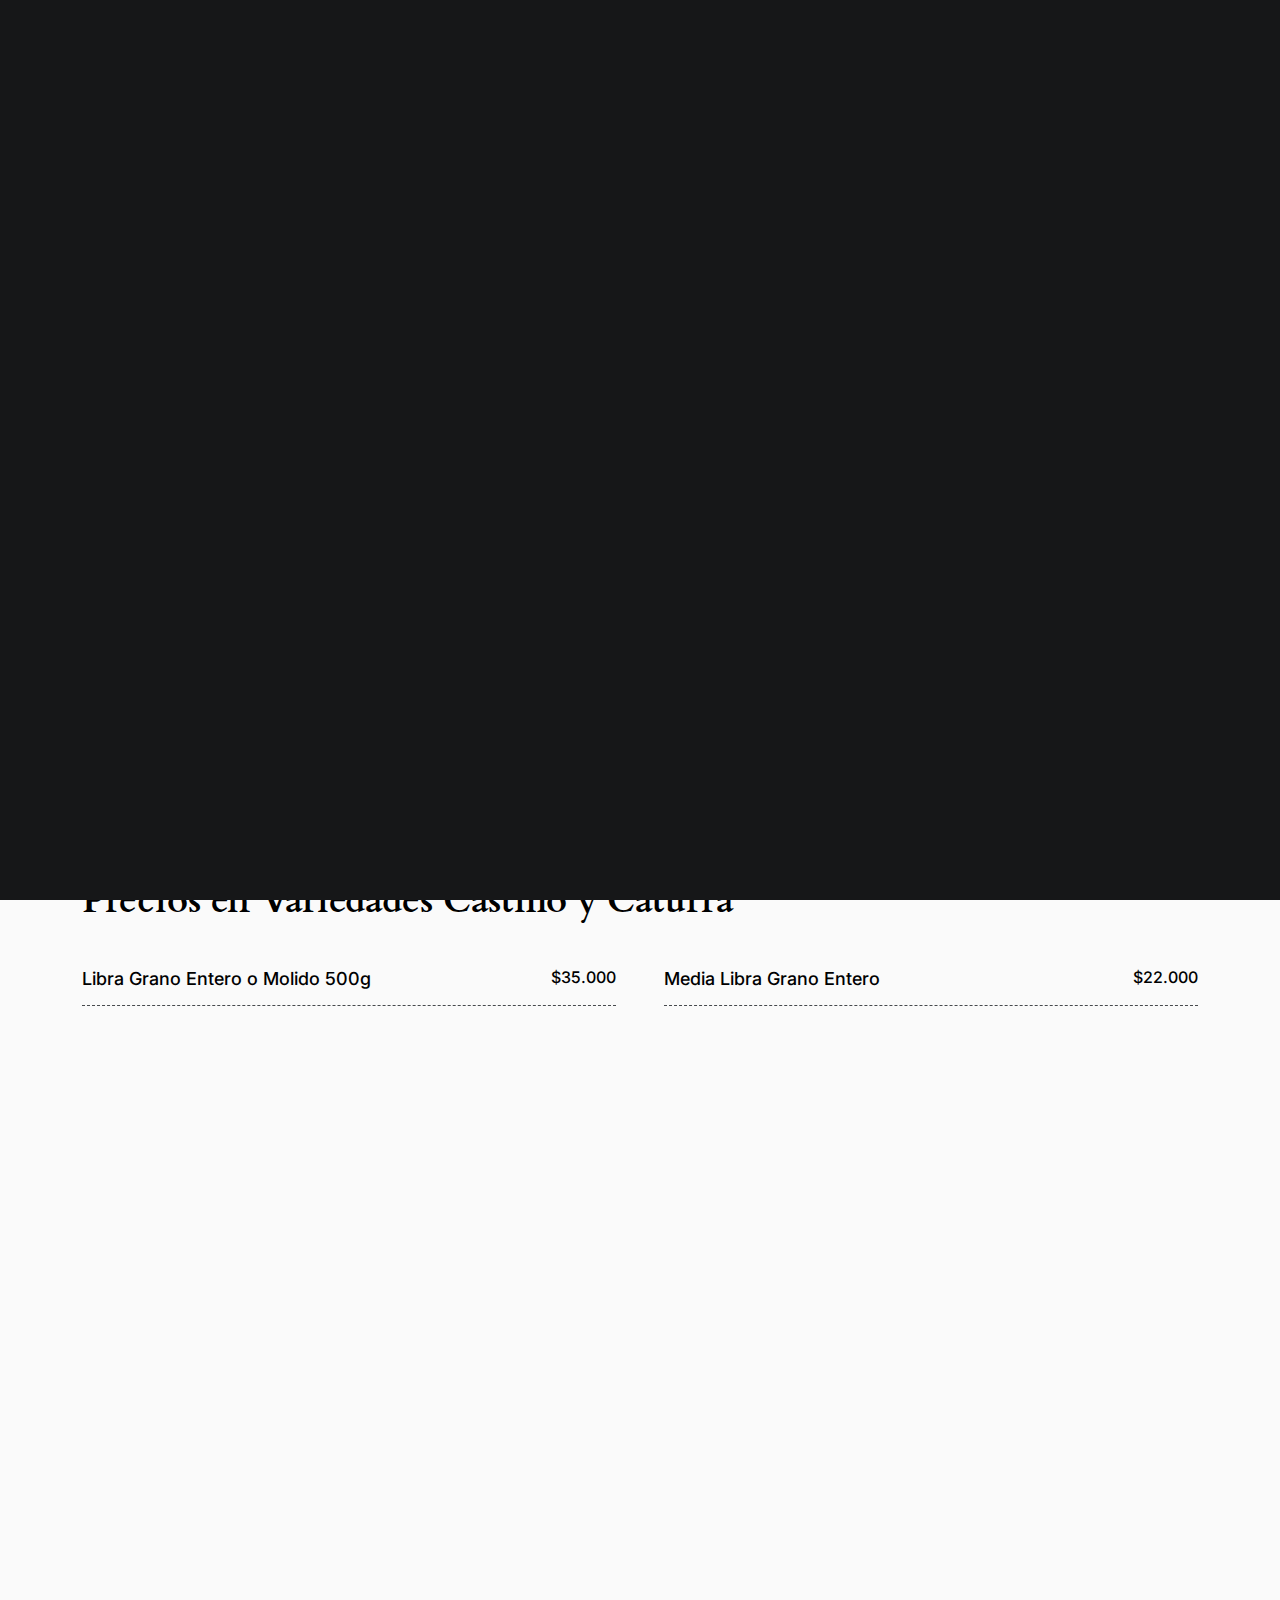
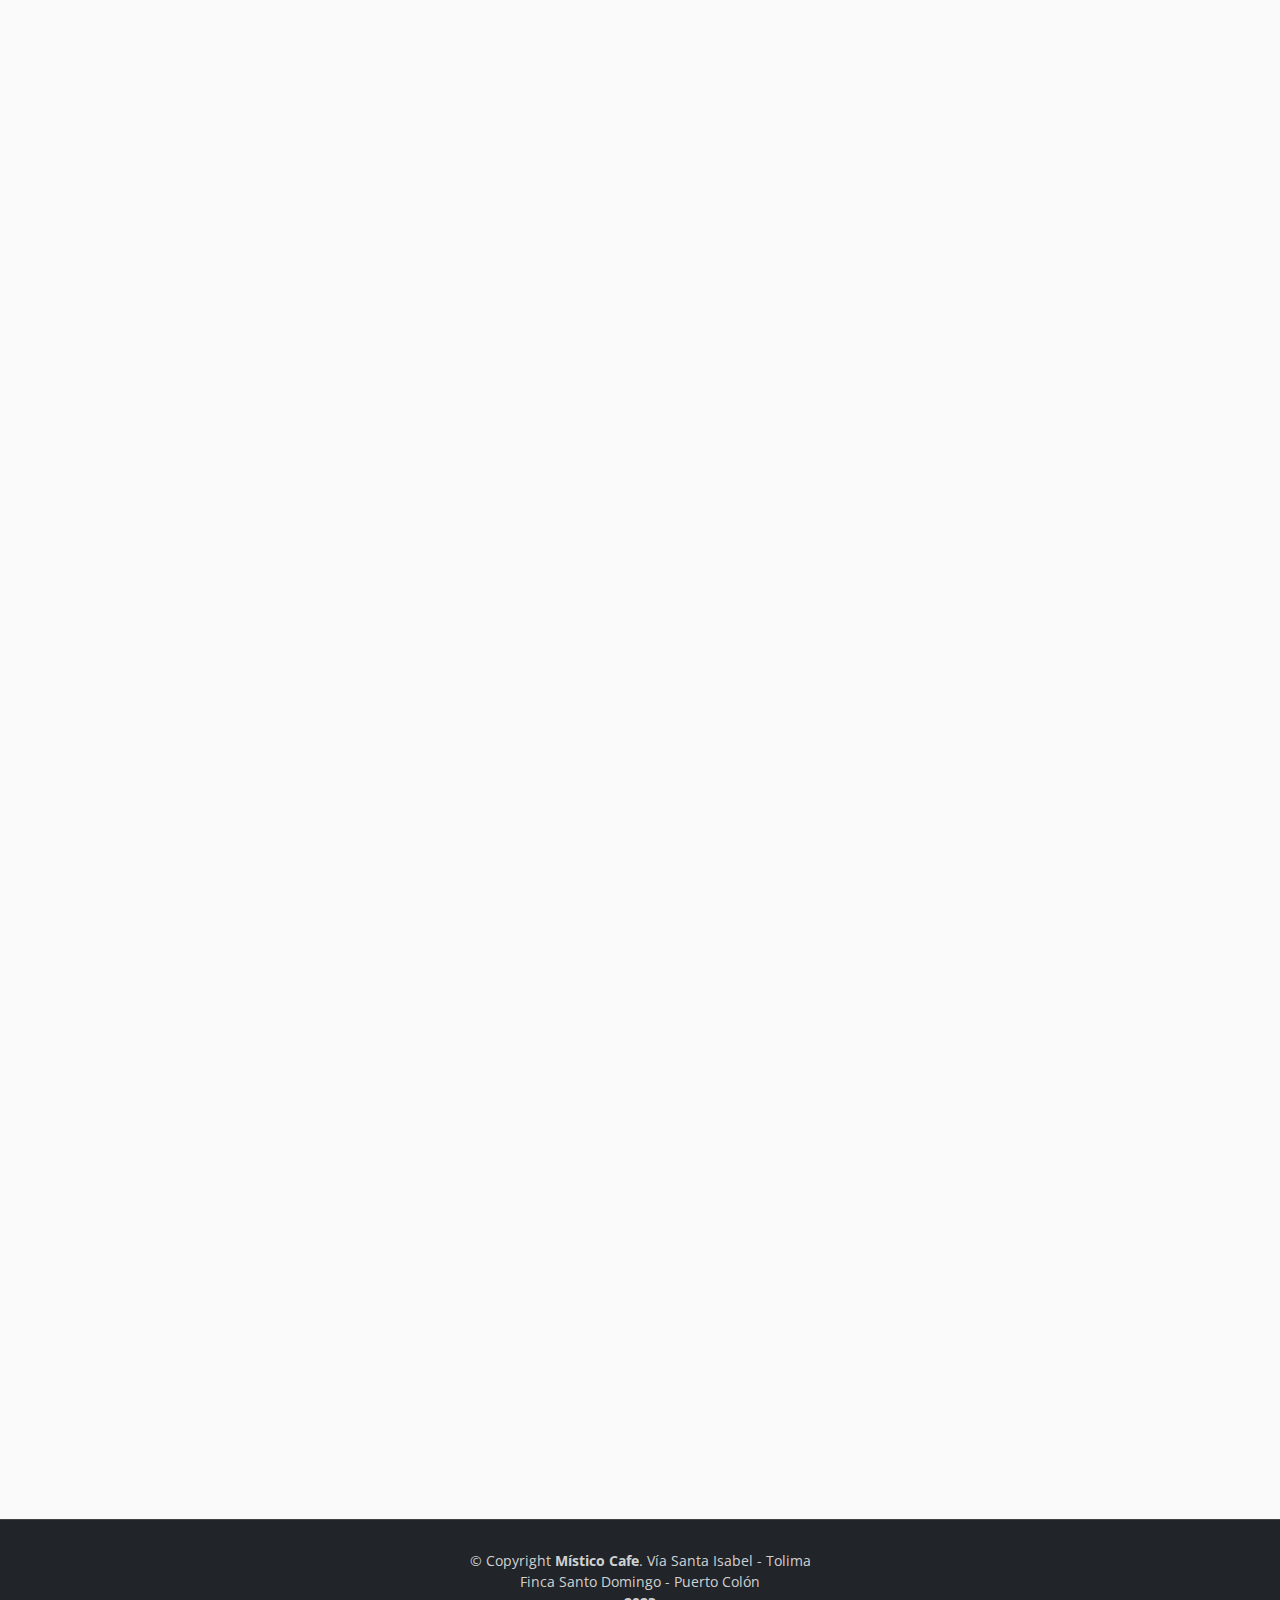
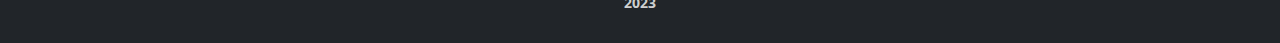
==== commit 008f9733: "update" ====
--- a/index.html
+++ b/index.html
@@ -40,30 +40,34 @@
 <body>
 
   <!-- ======= Header ======= -->
-  <header id="header" class="header d-flex align-items-center fixed-top">
+  <header id="header" class="header d-flex align-items-center fixed-top"
+  style="background-color: white;
+  border-bottom: 5px solid gray;      
+  "
+  >
     <div class="container-fluid d-flex align-items-center justify-content-between">
 
       <a href="index.html" class="logo d-flex align-items-center  me-auto me-lg-0">
         <!-- Uncomment the line below if you also wish to use an image logo -->
         <!-- <img src="assets/img/logo.png" alt=""> -->        
-        <img src="assets\img\png\LOGO.png" alt="">        
-        <img src="assets\svg\bg-inverted-brand2.svg" alt="Mistico Cafe" />
+        <img src="assets\img\justlogowhite.png" alt="">        
+        <img src="assets\img\png\letrasmistico.png" alt="Mistico Cafe" />
 
       </a>
 
       <nav id="navbar" class="navbar">
         <ul>
-          <li><a href="index.html" class="active">Inicio</a></li>
-          <li><a href="about.html">Acerca de</a></li>          
-          <li><a href="services.html">Productos</a></li>
-          <li><a href="contact.html">Contacto</a></li>
+          <li><a href="index.html" style="color: black;" class="active">Inicio</a></li>
+          <li><a href="about.html" style="color: black;" >Acerca de</a></li>          
+          <li><a href="services.html" style="color: black;" >Productos</a></li>
+          <li><a href="contact.html" style="color: black;" >Contacto</a></li>
         </ul>
       </nav><!-- .navbar -->
 
       <div class="header-social-links">
-        <a href="https://wa.me/573134592843" class="instagram"><i class="bi bi-whatsapp"></i></a>
-        <a href="tel:+573134592843" class="instagram"><i class="bi bi-telephone-forward"></i></a>
-        <a href="https://www.instagram.com/cafemistico_/" class="instagram"><i class="bi bi-instagram"></i></a>
+        <a href="https://wa.me/573134592843" class="instagram" style="color: black;" ><i class="bi bi-whatsapp"></i></a>
+        <a href="tel:+573134592843" class="instagram"><i class="bi bi-telephone-forward"  style="color: black;" ></i></a>
+        <a href="https://www.instagram.com/cafemistico_/" class="instagram"  style="color: black;" ><i class="bi bi-instagram"></i></a>
         
       </div>
       <i class="mobile-nav-toggle mobile-nav-show bi bi-list"></i>
@@ -73,23 +77,43 @@
   </header><!-- End Header -->
 
   <!-- ======= Hero Section ======= -->
-  <section id="hero" class="hero d-flex flex-column justify-content-center align-items-center" data-aos="fade" data-aos-delay="1500">
+  <section id="hero" class="hero d-flex flex-column justify-content-center align-items-center" 
+  data-aos="fade" data-aos-delay="1500"
+  style="background-color: white;"
+  >
 
     <!-- container1 -->
     <div class="container mt-4">
 
-      <div class="row gy-4 justify-content-center">
-        <div class="col-lg-4 align-items-center"
-        style="display: flex; justify-content: center;"
-        >
-          <div style="width: 75%;" class="align-items-center">
-            <img src="assets\img\gallery\misticofull.jpg" class="img-fluid rounded" alt="">
+      <div class="row gy-4 justify-content-center d-flex align-items-center">
+        <div class="col-lg-4 align-items-center">
+          <div class="align-items-center">
+           <!--  <img src="assets\img\mistico_logo_nuevo.jpg" 
+            class="img-fluid rounded" 
+            style="border: 2px solid gray;"
+            alt=""
+          > -->
+          <video 
+          class="videoreduce"      
+          autoplay loop muted controls="false"
+          >
+            <source src="assets\videos\variedadesmistico.mp4" type="video/mp4">
+            Tu navegador no soporta la etiqueta de video.
+          </video>
           </div>
         </div>
         <div class="col-lg-5 content">
-          <h2><span style="color: #ffff; font-size: 150%;">Místico</span> - Descubre la esencia mística del café Tolimense</h2>
-          <p>Sumérgete en el misticismo de nuestro café, donde la tradición se entrelaza con la naturaleza. En Místico, honramos nuestras raíces cafeteras y te invitamos a disfrutar de la esencia auténtica de la finca Santo Domingo.</p>
-          <a href="about.html" class="btn-get-started">Descubre nuestra magia</a>           
+          <h2
+          style="color: black;"
+          ><span style="color: black; font-size: 150%;">
+              Místico
+          </span>- Descubre la esencia mística del café Tolimense</h2>
+          <p 
+          style="color: black;"
+          >Sumérgete en el misticismo de nuestro café, donde la tradición se entrelaza con la naturaleza. En Místico, honramos nuestras raíces cafeteras y te invitamos a disfrutar de la esencia auténtica de la finca Santo Domingo.</p>
+          <div class="justify-content-center">
+            <a href="about.html" class="btn-get-started">Descubre nuestra magia</a>           
+          </div>
         </div>
       </div>
 
@@ -99,8 +123,48 @@
 
     
   </section><!-- End Hero Section -->
-
-  <main id="main" data-aos="fade" data-aos-delay="1500">
+  <!-- ======= Pricing Section ======= -->
+  <section id="pricing" class="pricing">
+    <div class="container">
+
+      <div class="section-header">
+        <h2
+        style="color: black;"
+        >Nuestro Producto</h2>
+        <p
+        style="color: black;"
+        >Precios en Variedades Castillo y Caturra</p>
+      </div>
+
+      <div class="row gy-4 gx-lg-5">
+
+        <div class="col-lg-6">
+          <div class="pricing-item d-flex justify-content-between">
+            <h3
+            style="color: black;"
+            >Libra Grano Entero o Molido 500g</h3>
+            <h4
+            style="color: black;"
+            >$35.000</h4>
+          </div>
+        </div><!-- End Pricing Item -->
+
+        <div class="col-lg-6">
+          <div class="pricing-item d-flex justify-content-between">
+            <h3
+            style="color: black;"
+            >Media Libra Grano Entero</h3>
+            <h4
+            style="color: black;"
+            >$22.000</h4>
+          </div>
+        </div><!-- End Pricing Item -->
+
+
+      </div>
+  </section><!-- End Pricing Section -->
+
+  <main id="main" data-aos="fade" data-aos-delay="100">   
 
     <!-- ======= Gallery Section ======= -->
     <section id="gallery" class="gallery">
@@ -127,6 +191,15 @@
           </div><!-- End Gallery Item -->
           <div class="col-xl-3 col-lg-4 col-md-6">
             <div class="gallery-item h-100">
+              <img src="assets\img2\mistico1.jpg" class="img-fluid" alt="">
+              <div class="gallery-links d-flex align-items-center justify-content-center">
+                <a href="assets\img2\mistico1.jpg" title="Gallery 2" class="glightbox preview-link"><i class="bi bi-arrows-angle-expand"></i></a>
+                <a href="gallery-single.html" class="details-link"><i class="bi bi-link-45deg"></i></a>
+              </div>
+            </div>
+          </div><!-- End Gallery Item -->
+          <div class="col-xl-3 col-lg-4 col-md-6">
+            <div class="gallery-item h-100">
               <img src="assets/img/gallery/media_mistico (1).jpg" class="img-fluid" alt="">
               <div class="gallery-links d-flex align-items-center justify-content-center">
                 <a href="assets/img/gallery/media_mistico (1).jpg" title="Gallery 3" class="glightbox preview-link"><i class="bi bi-arrows-angle-expand"></i></a>
@@ -154,6 +227,16 @@
           </div><!-- End Gallery Item -->
           <div class="col-xl-3 col-lg-4 col-md-6">
             <div class="gallery-item h-100">
+              <img src="assets\img2\mistico2.jpg" class="img-fluid" alt="">
+              <div class="gallery-links d-flex align-items-center justify-content-center">
+                <a href="assets\img2\mistico2.jpg" title="Gallery 5" class="glightbox preview-link"><i class="bi bi-arrows-angle-expand"></i></a>
+                <a href="gallery-single.html" class="details-link"><i class="bi bi-link-45deg"></i></a>
+              </div>
+            </div>
+          </div><!-- End Gallery Item -->
+
+          <div class="col-xl-3 col-lg-4 col-md-6">
+            <div class="gallery-item h-100">
               <img src="assets/img/gallery/media_mistico (5).jpg" class="img-fluid" alt="">
               <div class="gallery-links d-flex align-items-center justify-content-center">
                 <a href="assets/img/gallery/media_mistico (5).jpg" title="Gallery 6" class="glightbox preview-link"><i class="bi bi-arrows-angle-expand"></i></a>
@@ -190,63 +273,18 @@
           </div><!-- End Gallery Item -->
           <div class="col-xl-3 col-lg-4 col-md-6">
             <div class="gallery-item h-100">
-              <img src="assets/img/gallery/picture (9).jpg" class="img-fluid" alt="">
-              <div class="gallery-links d-flex align-items-center justify-content-center">
-                <a href="assets/img/gallery/picture (9).jpg" title="Gallery 10" class="glightbox preview-link"><i class="bi bi-arrows-angle-expand"></i></a>
-                <a href="gallery-single.html" class="details-link"><i class="bi bi-link-45deg"></i></a>
-              </div>
-            </div>
-          </div><!-- End Gallery Item -->
-          <div class="col-xl-3 col-lg-4 col-md-6">
-            <div class="gallery-item h-100">
-              <img src="assets/img/gallery/picture (10).jpg" class="img-fluid" alt="">
-              <div class="gallery-links d-flex align-items-center justify-content-center">
-                <a href="assets/img/gallery/picture (10).jpg" title="Gallery 11" class="glightbox preview-link"><i class="bi bi-arrows-angle-expand"></i></a>
-                <a href="gallery-single.html" class="details-link"><i class="bi bi-link-45deg"></i></a>
-              </div>
-            </div>
-          </div><!-- End Gallery Item -->
-          <div class="col-xl-3 col-lg-4 col-md-6">
-            <div class="gallery-item h-100">
-              <img src="assets/img/gallery/picture (11).jpg" class="img-fluid" alt="">
-              <div class="gallery-links d-flex align-items-center justify-content-center">
-                <a href="assets/img/gallery/picture (11).jpg" title="Gallery 12" class="glightbox preview-link"><i class="bi bi-arrows-angle-expand"></i></a>
-                <a href="gallery-single.html" class="details-link"><i class="bi bi-link-45deg"></i></a>
-              </div>
-            </div>
-          </div><!-- End Gallery Item -->
-          <div class="col-xl-3 col-lg-4 col-md-6">
-            <div class="gallery-item h-100">
-              <img src="assets/img/gallery/picture (12).jpg" class="img-fluid" alt="">
-              <div class="gallery-links d-flex align-items-center justify-content-center">
-                <a href="assets/img/gallery/picture (12).jpg" title="Gallery 13" class="glightbox preview-link"><i class="bi bi-arrows-angle-expand"></i></a>
-                <a href="gallery-single.html" class="details-link"><i class="bi bi-link-45deg"></i></a>
-              </div>
-            </div>
-          </div><!-- End Gallery Item -->
-          <div class="col-xl-3 col-lg-4 col-md-6">
-            <div class="gallery-item h-100">
-              <img src="assets/img/gallery/pngpicture (1).png" class="img-fluid" alt="">
-              <div class="gallery-links d-flex align-items-center justify-content-center">
-                <a href="assets/img/gallery/pngpicture (1).png" title="Gallery 14" class="glightbox preview-link"><i class="bi bi-arrows-angle-expand"></i></a>
-                <a href="gallery-single.html" class="details-link"><i class="bi bi-link-45deg"></i></a>
-              </div>
-            </div>
-          </div><!-- End Gallery Item -->
-          <div class="col-xl-3 col-lg-4 col-md-6">
-            <div class="gallery-item h-100">
-              <img src="assets/img/gallery/picture (4).jpg" class="img-fluid" alt="">
-              <div class="gallery-links d-flex align-items-center justify-content-center">
-                <a href="assets/img/gallery/picture (4).jpg" title="Gallery 15" class="glightbox preview-link"><i class="bi bi-arrows-angle-expand"></i></a>
-                <a href="gallery-single.html" class="details-link"><i class="bi bi-link-45deg"></i></a>
-              </div>
-            </div>
-          </div><!-- End Gallery Item -->
-          <div class="col-xl-3 col-lg-4 col-md-6">
-            <div class="gallery-item h-100">
-              <img src="assets/img/gallery/picture (15).jpg" class="img-fluid" alt="">
-              <div class="gallery-links d-flex align-items-center justify-content-center">
-                <a href="assets/img/gallery/picture (15).jpg" title="Gallery 16" class="glightbox preview-link"><i class="bi bi-arrows-angle-expand"></i></a>
+              <img src="assets\img2\mistico4.jpg" class="img-fluid" alt="">
+              <div class="gallery-links d-flex align-items-center justify-content-center">
+                <a href="assets\img2\mistico4.jpg" title="Gallery 11" class="glightbox preview-link"><i class="bi bi-arrows-angle-expand"></i></a>
+                <a href="gallery-single.html" class="details-link"><i class="bi bi-link-45deg"></i></a>
+              </div>
+            </div>
+          </div><!-- End Gallery Item -->
+          <div class="col-xl-3 col-lg-4 col-md-6">
+            <div class="gallery-item h-100">
+              <img src="assets\img2\mistico3.jpg" class="img-fluid" alt="">
+              <div class="gallery-links d-flex align-items-center justify-content-center">
+                <a href="assets\img2\mistico3.jpg" title="Gallery 12" class="glightbox preview-link"><i class="bi bi-arrows-angle-expand"></i></a>
                 <a href="gallery-single.html" class="details-link"><i class="bi bi-link-45deg"></i></a>
               </div>
             </div>
@@ -260,7 +298,7 @@
   </main><!-- End #main -->
 
   <!-- ======= Footer ======= -->
-  <footer id="footer" class="footer">
+  <footer id="footer" class="footer bg-dark">
     <div class="container">
       <div class="copyright">
         &copy; Copyright <strong><span>Místico Cafe</span></strong>. Vía Santa Isabel - Tolima      
--- a/assets/css/main.css
+++ b/assets/css/main.css
@@ -20,7 +20,7 @@
 /* Colors */
 :root {
   --color-default: #fafafa;
-  --color-primary: #ffe998;
+  --color-primary: #c4942d;
   --color-secondary: #161718;
 }
 
@@ -35,7 +35,7 @@
 body {
   font-family: var(--font-default);
   color: var(--color-default);
-  background-color: #000;
+  background-color: #fafafa;
 }
 
 a {
@@ -371,11 +371,15 @@
   transition: 0.3s;
 }
 
+.header .a{
+  margin-left: 200px;
+}
+
 .header .logo img {
   /*tamano logo principal*/
-  max-height: 63px;
+  max-height:90px;  
   margin-right: 12px;
-  margin-bottom: 12px;
+  margin-bottom: 0px;
 }
 
 .header .logo h1 {
@@ -570,7 +574,8 @@
     inset: 0;
     padding: 50px 0 10px 0;
     margin: 0;
-    background: rgba(0, 0, 0, 0.9);
+    /* fondo mini navbar lateral */
+    background: white;
     overflow-y: auto;
     transition: 0.3s;
     z-index: 9998;
@@ -603,7 +608,7 @@
   .navbar .active,
   .navbar .active:focus,
   .navbar li:hover>a {
-    color: #fff;
+    color: white;
   }
 
   .navbar .dropdown ul,
@@ -622,17 +627,19 @@
   }
 
   .mobile-nav-show {
-    color: #fff;
+    /* hamburguesa para abrir mini navbar */  
+    color: brown;
     font-size: 28px;
     cursor: pointer;
     line-height: 0;
     transition: 0.5s;
     z-index: 9999;
-    margin: 0 10px 0 10px;
+    margin: 0 1px 0 1px;
   }
 
   .mobile-nav-hide {
-    color: #fff;
+    /* x para cerrar mini navbar */
+    color: black;
     font-size: 32px;
     cursor: pointer;
     line-height: 0;
@@ -655,7 +662,7 @@
     content: "";
     position: fixed;
     inset: 0;
-    background: rgba(22, 23, 24, 0.8);
+    background: rgba(146, 146, 146, 0.553);
     z-index: 9996;
   }
 }
@@ -1262,7 +1269,17 @@
   position: relative;
   padding: 140px 0 60px 0;
   margin-top: 20px;
-}
+  /* poner una imagen de fondo */ 
+  background-image: url("assets\img\gallery\gallery-21.jpg");
+}
+
+/* media query para que toda pantalla menor de 768px centre todo el contenido */
+@media (max-width: 1000px) {
+  .hero {
+    text-align: center;
+  }
+}
+
 
 .hero h2 {
   margin: 0 0 10px 0;
@@ -1270,6 +1287,28 @@
   font-weight: 700;
   color: #fff;
   font-family: var(--font-secondary);
+}
+.videoreduce{
+  max-width: 300px;
+  width: 100%;
+}
+
+@media (max-width: 600px) {
+  .videoreduce{
+    max-width: 150px;
+    width: 100%;
+  }
+}
+
+video::-webkit-media-controls {
+  display: none;
+}
+
+@media (max-width: 500px) {
+  
+  .hero video {
+    height: 50%;
+  }
 }
 
 .hero h2 span {
@@ -1289,7 +1328,7 @@
   /*background: var(--color-primary);
   change this to your color
   */
-  background: var(--color-secondary);
+  background: var(--color-primary);
   z-index: -1;
 }
 
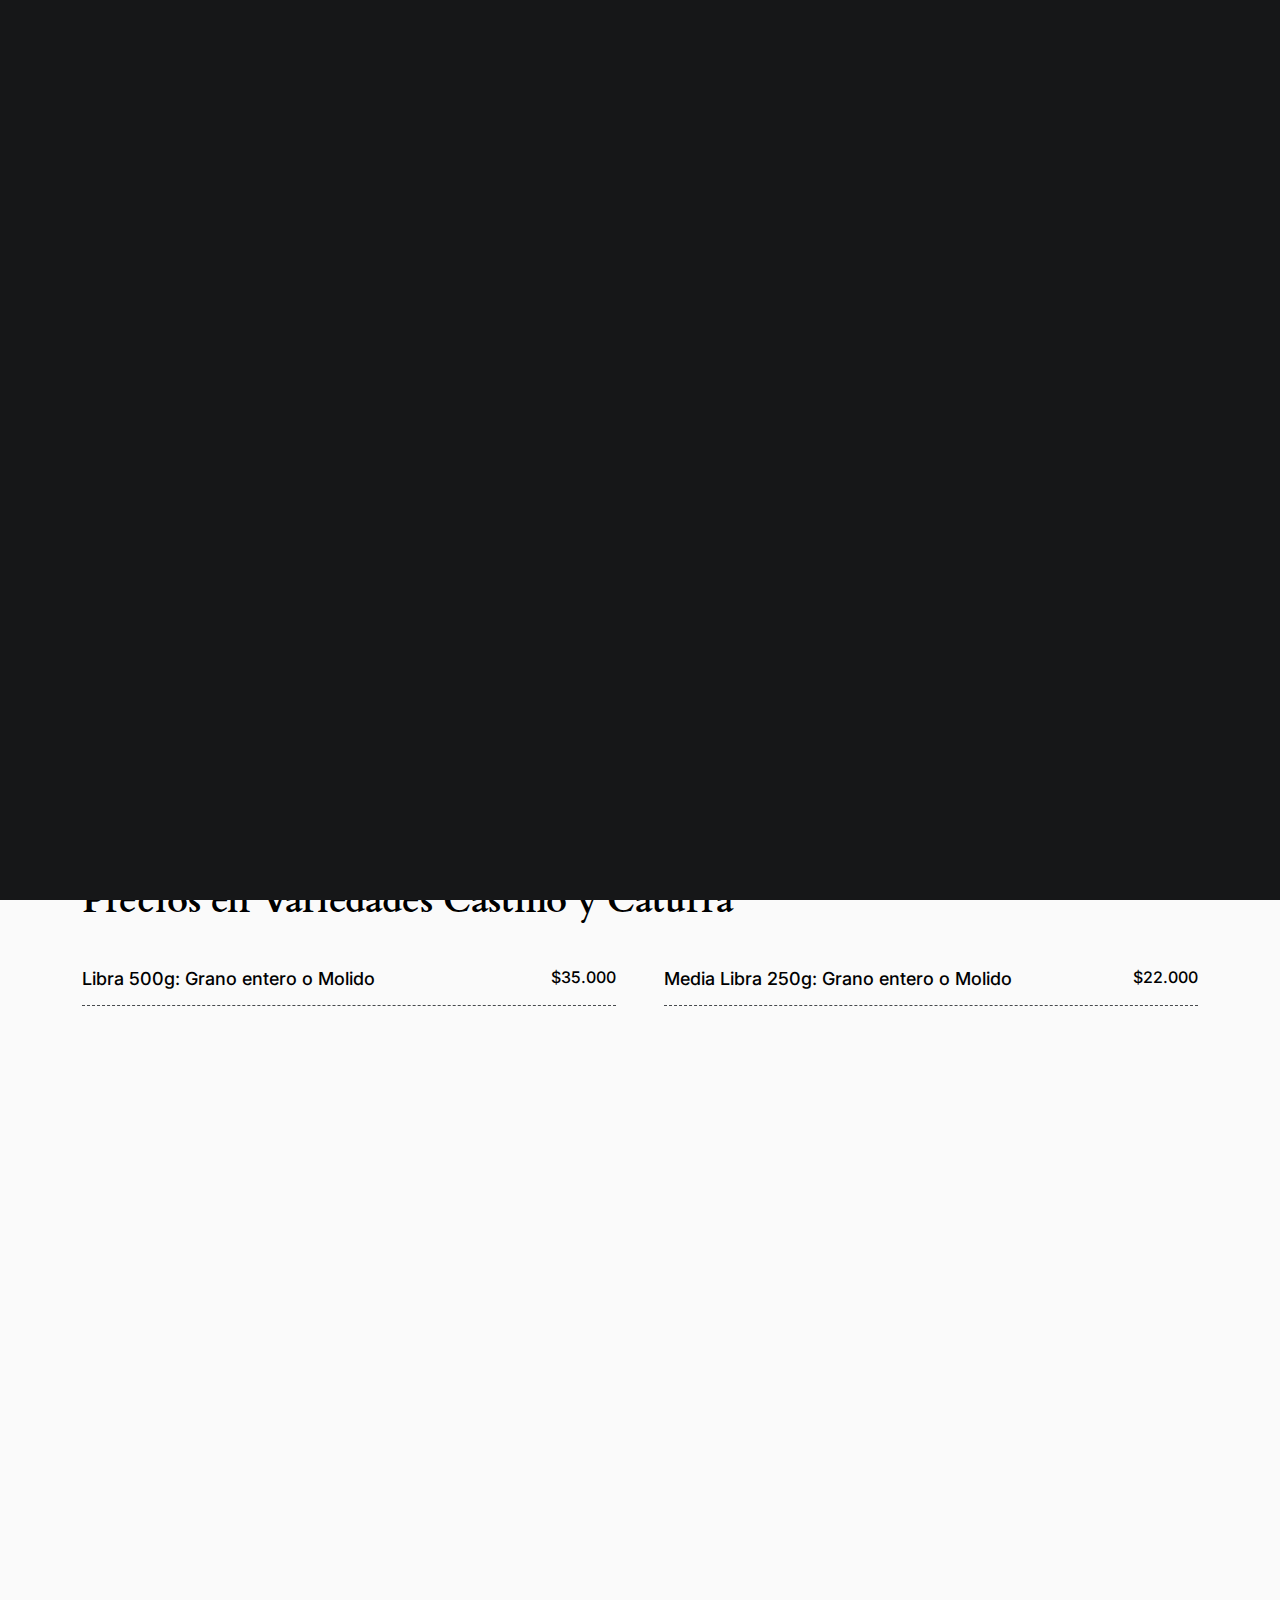
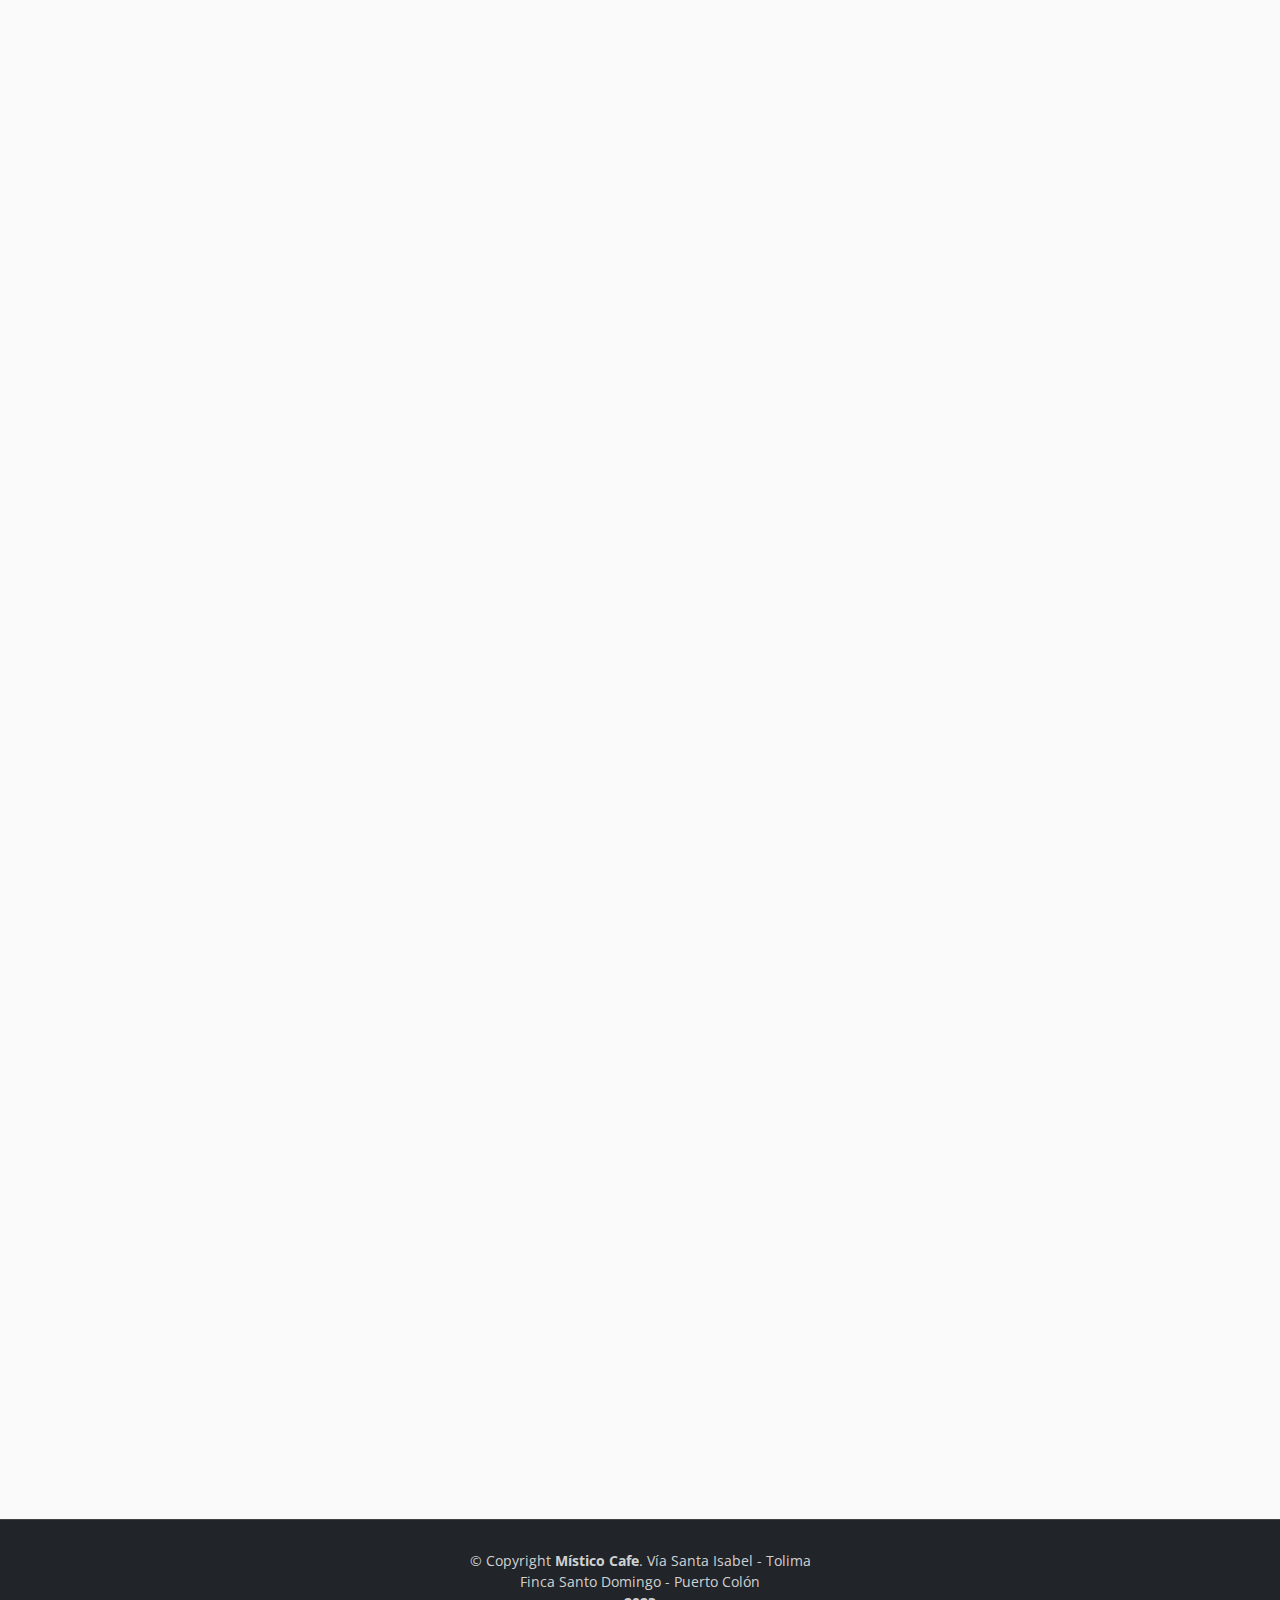
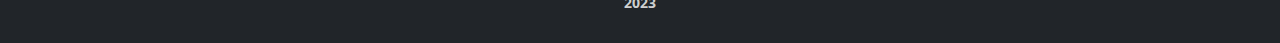
==== commit ece9ed6a: "update" ====
--- a/index.html
+++ b/index.html
@@ -142,7 +142,7 @@
           <div class="pricing-item d-flex justify-content-between">
             <h3
             style="color: black;"
-            >Libra Grano Entero o Molido 500g</h3>
+            >Libra 500g: Grano entero o Molido</h3>
             <h4
             style="color: black;"
             >$35.000</h4>
@@ -153,7 +153,7 @@
           <div class="pricing-item d-flex justify-content-between">
             <h3
             style="color: black;"
-            >Media Libra Grano Entero</h3>
+            >Media Libra 250g: Grano entero o Molido</h3>
             <h4
             style="color: black;"
             >$22.000</h4>
